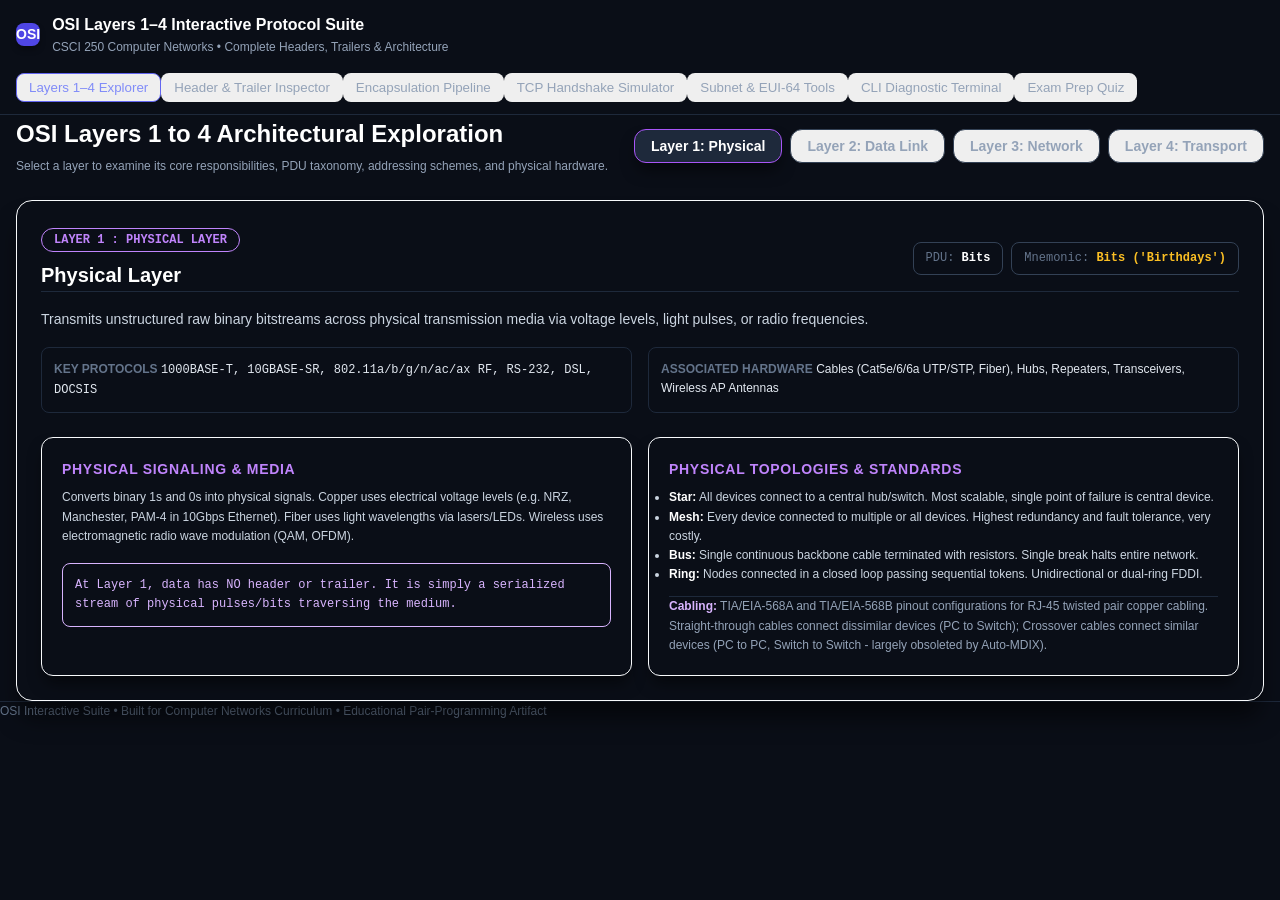
==== index.html @ 615e767c "feat: initial interactive OSI layers 1-4 protocol suite" ====
<!DOCTYPE html>
<html lang="en">
<head>
  <meta charset="UTF-8">
  <meta name="viewport" content="width=device-width, initial-scale=1.0">
  <title>OSI Layers 1–4 Deep-Dive & Interactive Protocol Suite</title>
  <link rel="stylesheet" href="styles.css">
</head>
<body>
  <!-- Top App Navigation -->
  <header class="border-b border-slate-800 bg-slate-950/80 sticky top-0 z-50 backdrop-blur">
    <div class="max-w-7xl mx-auto px-4 py-3 flex flex-wrap items-center justify-between gap-4">
      <div class="flex items-center gap-3">
        <div class="w-8 h-8 rounded-lg bg-indigo-600 flex items-center justify-center font-bold text-white shadow-md text-sm">
          OSI
        </div>
        <div>
          <h1 class="text-base font-bold text-white tracking-tight">OSI Layers 1–4 Interactive Protocol Suite</h1>
          <p class="text-xs text-slate-400">CSCI 250 Computer Networks • Complete Headers, Trailers & Architecture</p>
        </div>
      </div>

      <!-- Navigation Tabs -->
      <nav class="flex flex-wrap items-center gap-1.5 text-xs font-semibold">
        <button class="nav-tab-btn active px-3 py-1.5 rounded-lg border border-indigo-500 bg-slate-800/80 text-indigo-400 transition" data-target="view-layers">
          Layers 1–4 Explorer
        </button>
        <button class="nav-tab-btn px-3 py-1.5 rounded-lg border border-transparent text-slate-400 hover:text-slate-200 transition" data-target="view-headers">
          Header & Trailer Inspector
        </button>
        <button class="nav-tab-btn px-3 py-1.5 rounded-lg border border-transparent text-slate-400 hover:text-slate-200 transition" data-target="view-encapsulation">
          Encapsulation Pipeline
        </button>
        <button class="nav-tab-btn px-3 py-1.5 rounded-lg border border-transparent text-slate-400 hover:text-slate-200 transition" data-target="view-handshake">
          TCP Handshake Simulator
        </button>
        <button class="nav-tab-btn px-3 py-1.5 rounded-lg border border-transparent text-slate-400 hover:text-slate-200 transition" data-target="view-tools">
          Subnet & EUI-64 Tools
        </button>
        <button class="nav-tab-btn px-3 py-1.5 rounded-lg border border-transparent text-slate-400 hover:text-slate-200 transition" data-target="view-terminal">
          CLI Diagnostic Terminal
        </button>
        <button class="nav-tab-btn px-3 py-1.5 rounded-lg border border-transparent text-slate-400 hover:text-slate-200 transition" data-target="view-quiz">
          Exam Prep Quiz
        </button>
      </nav>
    </div>
  </header>

  <!-- Main Container -->
  <main class="max-w-7xl mx-auto px-4 py-8">

    <!-- VIEW 1: Layers 1-4 Explorer -->
    <section id="view-layers" class="view-section">
      <div class="mb-6 flex flex-wrap items-center justify-between gap-4">
        <div>
          <h2 class="text-2xl font-bold text-white">OSI Layers 1 to 4 Architectural Exploration</h2>
          <p class="text-xs text-slate-400 mt-1">Select a layer to examine its core responsibilities, PDU taxonomy, addressing schemes, and physical hardware.</p>
        </div>
        <div class="flex flex-wrap gap-2" id="layer-selector-pills">
          <button class="layer-pill" data-layer="1">Layer 1: Physical</button>
          <button class="layer-pill" data-layer="2">Layer 2: Data Link</button>
          <button class="layer-pill" data-layer="3">Layer 3: Network</button>
          <button class="layer-pill" data-layer="4">Layer 4: Transport</button>
        </div>
      </div>

      <div id="layer-detail-container">
        <!-- Rendered dynamically by app.js -->
      </div>
    </section>

    <!-- VIEW 2: Header & Trailer Bit-Field Inspector -->
    <section id="view-headers" class="view-section hidden">
      <div class="mb-6 flex flex-wrap items-center justify-between gap-4">
        <div>
          <h2 class="text-2xl font-bold text-white">Bit-by-Bit Header & Trailer Inspector</h2>
          <p class="text-xs text-slate-400 mt-1">Click on any field to view exact bit offsets, typical values, binary breakdowns, and functional mechanics.</p>
        </div>
        <div class="flex flex-wrap gap-2">
          <button class="proto-btn" data-proto="ethernet">Ethernet II Frame (with FCS Trailer)</button>
          <button class="proto-btn" data-proto="ipv4">IPv4 Header</button>
          <button class="proto-btn" data-proto="ipv6">IPv6 Header</button>
          <button class="proto-btn" data-proto="tcp">TCP Segment Header</button>
          <button class="proto-btn" data-proto="udp">UDP Datagram Header</button>
        </div>
      </div>

      <div class="mb-4">
        <h3 id="header-spec-title" class="text-lg font-bold text-white"></h3>
        <p id="header-spec-desc" class="text-xs text-slate-400 mt-0.5"></p>
      </div>

      <div id="trailer-special-notice" class="mb-5 hidden"></div>

      <div class="grid grid-cols-1 md:grid-cols-3 gap-6">
        <div class="md:col-span-2">
          <div class="text-xs font-mono uppercase text-slate-400 font-bold mb-2">Protocol Fields (Click to Inspect)</div>
          <div id="header-grid-container" class="grid grid-cols-2 md:grid-cols-3 gap-2.5">
            <!-- Dynamically populated -->
          </div>
        </div>

        <div>
          <div class="text-xs font-mono uppercase text-slate-400 font-bold mb-2">Field Inspector Details</div>
          <div id="field-detail-panel">
            <!-- Dynamically populated -->
          </div>
        </div>
      </div>
    </section>

    <!-- VIEW 3: Encapsulation & Decapsulation Pipeline -->
    <section id="view-encapsulation" class="view-section hidden">
      <div class="mb-6">
        <h2 class="text-2xl font-bold text-white">Interactive Encapsulation & Decapsulation Lab</h2>
        <p class="text-xs text-slate-400 mt-1">Watch application data get wrapped layer-by-layer with Transport, Network, and Data Link headers plus the FCS Trailer, then serialized to raw bits.</p>
      </div>

      <!-- Controls Panel -->
      <div class="bg-slate-900 border border-slate-800 rounded-2xl p-5 mb-6 shadow-xl">
        <div class="grid grid-cols-1 md:grid-cols-3 gap-4 text-xs font-mono">
          <div>
            <label class="block text-slate-400 mb-1 font-sans font-semibold">Application Payload (L7 SDU)</label>
            <input type="text" id="sim-payload-input" value="GET /index.html HTTP/1.1" class="w-full bg-slate-950 border border-slate-700 rounded-lg px-3 py-2 text-white outline-none focus:border-indigo-500">
          </div>
          <div>
            <label class="block text-slate-400 mb-1 font-sans font-semibold">Layer 4 Protocol</label>
            <select id="sim-l4-select" class="w-full bg-slate-950 border border-slate-700 rounded-lg px-3 py-2 text-white outline-none focus:border-indigo-500">
              <option value="TCP">TCP (Connection-Oriented Segment)</option>
              <option value="UDP">UDP (Connectionless Datagram)</option>
            </select>
          </div>
          <div>
            <label class="block text-slate-400 mb-1 font-sans font-semibold">Layer 3 Protocol</label>
            <select id="sim-l3-select" class="w-full bg-slate-950 border border-slate-700 rounded-lg px-3 py-2 text-white outline-none focus:border-indigo-500">
              <option value="IPv4">IPv4 (32-bit Address)</option>
              <option value="IPv6">IPv6 (128-bit Address)</option>
            </select>
          </div>
        </div>

        <div class="flex flex-wrap items-center justify-between gap-3 mt-5 pt-4 border-t border-slate-800">
          <div class="flex items-center gap-2">
            <button id="sim-prev-btn" class="px-3.5 py-1.5 rounded-lg bg-slate-800 hover:bg-slate-700 text-xs font-semibold text-white transition">◀ Prev</button>
            <button id="sim-next-btn" class="px-3.5 py-1.5 rounded-lg bg-indigo-600 hover:bg-indigo-500 text-xs font-semibold text-white transition">Next Step ▶</button>
            <button id="sim-play-btn" class="px-3.5 py-1.5 rounded-lg bg-slate-800 hover:bg-slate-700 text-xs font-semibold text-amber-400 transition">▶ Auto Play</button>
            <button id="sim-reset-btn" class="px-3.5 py-1.5 rounded-lg bg-slate-800 hover:bg-slate-700 text-xs font-semibold text-slate-400 transition">↺ Reset</button>
          </div>

          <div class="flex items-center gap-2">
            <span id="sim-step-badge" class="text-xs font-mono text-slate-400"></span>
            <span id="sim-pdu-badge"></span>
          </div>
        </div>
      </div>

      <!-- Stage Container -->
      <div id="sim-stage-container" class="mb-5">
        <!-- Live Visual Stage -->
      </div>

      <!-- Explanation Box -->
      <div class="bg-slate-900/60 border border-slate-800 rounded-xl p-4 text-xs text-slate-300">
        <strong class="text-white block mb-1">Encapsulation Analysis:</strong>
        <div id="sim-explanation-text"></div>
      </div>
    </section>

    <!-- VIEW 4: TCP Handshake Simulator -->
    <section id="view-handshake" class="view-section hidden">
      <div class="mb-6">
        <h2 class="text-2xl font-bold text-white">TCP 3-Way Handshake & Teardown State Machine</h2>
        <p class="text-xs text-slate-400 mt-1">Visualize sequence and acknowledgment numbers, control flag transitions (SYN, ACK, FIN), and socket state progression.</p>
      </div>

      <div class="bg-slate-900 border border-slate-800 rounded-2xl p-6 shadow-xl mb-6">
        <div class="grid grid-cols-1 md:grid-cols-3 gap-6 items-center">
          <!-- Client Card -->
          <div class="bg-slate-950 p-5 rounded-xl border border-amber-500/40 text-center">
            <span class="text-xs uppercase font-bold text-amber-400 tracking-wider">Client Host</span>
            <div class="text-sm font-mono text-white mt-1">192.168.1.105 : 52144</div>
            <div class="mt-3 py-1.5 px-3 bg-amber-500/10 border border-amber-500/30 rounded-lg text-xs font-mono text-amber-300">
              State: <strong id="hs-client-state">CLOSED</strong>
            </div>
          </div>

          <!-- Middle Flight Stage -->
          <div class="text-center" id="hs-packet-flight">
            <!-- Flying packet rendered dynamically -->
          </div>

          <!-- Server Card -->
          <div class="bg-slate-950 p-5 rounded-xl border border-sky-500/40 text-center">
            <span class="text-xs uppercase font-bold text-sky-400 tracking-wider">Server Host</span>
            <div class="text-sm font-mono text-white mt-1">93.184.216.34 : 80</div>
            <div class="mt-3 py-1.5 px-3 bg-sky-500/10 border border-sky-500/30 rounded-lg text-xs font-mono text-sky-300">
              State: <strong id="hs-server-state">LISTEN</strong>
            </div>
          </div>
        </div>

        <div class="flex items-center justify-between gap-4 mt-6 pt-4 border-t border-slate-800">
          <div class="flex items-center gap-2">
            <button id="hs-next-btn" class="px-4 py-2 bg-indigo-600 hover:bg-indigo-500 text-white rounded-lg text-xs font-semibold transition">
              Step Connection Forward ▶
            </button>
            <button id="hs-reset-btn" class="px-4 py-2 bg-slate-800 hover:bg-slate-700 text-slate-300 rounded-lg text-xs font-semibold transition">
              Reset Socket
            </button>
          </div>
          <div id="hs-status-text" class="text-xs text-slate-300 font-mono flex-1 text-right truncate"></div>
        </div>
      </div>
    </section>

    <!-- VIEW 5: Subnet & EUI-64 Tools -->
    <section id="view-tools" class="view-section hidden">
      <div class="mb-6">
        <h2 class="text-2xl font-bold text-white">Network Addressing & Subnet Toolkit</h2>
        <p class="text-xs text-slate-400 mt-1">Interactive calculators for classful IPv4, CIDR block boundaries, and IPv6 EUI-64 MAC-to-Link-Local transformations.</p>
      </div>

      <div class="grid grid-cols-1 md:grid-cols-2 gap-6">
        <!-- Tool 1: Subnet Calculator -->
        <div class="bg-slate-900 border border-slate-800 rounded-2xl p-5 shadow-xl">
          <h3 class="text-base font-bold text-sky-400 mb-3">IPv4 Subnet & Class Calculator</h3>
          <div class="grid grid-cols-3 gap-2 mb-4">
            <div class="col-span-2">
              <label class="block text-[11px] text-slate-400 mb-1">IP Address</label>
              <input type="text" id="calc-ip-input" value="192.168.1.100" class="w-full bg-slate-950 border border-slate-700 rounded-lg px-3 py-2 text-xs font-mono text-white outline-none focus:border-sky-500">
            </div>
            <div>
              <label class="block text-[11px] text-slate-400 mb-1">CIDR (/)</label>
              <input type="number" id="calc-cidr-input" value="24" min="0" max="32" class="w-full bg-slate-950 border border-slate-700 rounded-lg px-3 py-2 text-xs font-mono text-white outline-none focus:border-sky-500">
            </div>
          </div>
          <button id="calc-submit-btn" class="w-full py-2 bg-sky-600 hover:bg-sky-500 text-white rounded-lg text-xs font-semibold transition mb-4">
            Calculate Subnet Details
          </button>
          <div id="calc-result-container">
            <!-- Results rendered here -->
          </div>
        </div>

        <!-- Tool 2: EUI-64 Generator -->
        <div class="bg-slate-900 border border-slate-800 rounded-2xl p-5 shadow-xl">
          <h3 class="text-base font-bold text-emerald-400 mb-3">IPv6 EUI-64 Autoconfiguration Engine</h3>
          <div class="mb-4">
            <label class="block text-[11px] text-slate-400 mb-1">48-Bit MAC Address</label>
            <input type="text" id="eui-mac-input" value="00:1A:2B:3C:4D:5E" class="w-full bg-slate-950 border border-slate-700 rounded-lg px-3 py-2 text-xs font-mono text-white outline-none focus:border-emerald-500">
          </div>
          <button id="eui-submit-btn" class="w-full py-2 bg-emerald-600 hover:bg-emerald-500 text-white rounded-lg text-xs font-semibold transition mb-4">
            Generate EUI-64 Link-Local IPv6
          </button>
          <div id="eui-result-container">
            <!-- Results rendered here -->
          </div>
        </div>
      </div>
    </section>

    <!-- VIEW 6: CLI Diagnostic Terminal -->
    <section id="view-terminal" class="view-section hidden">
      <div class="mb-4">
        <h2 class="text-2xl font-bold text-white">CSCI 250 CLI Network Diagnostics Terminal</h2>
        <p class="text-xs text-slate-400 mt-1">Simulates standard Linux and Windows command-line network diagnostic tools directly in your browser.</p>
      </div>

      <div class="terminal-window">
        <div class="terminal-header">
          <div class="terminal-dots">
            <div class="dot dot-red"></div>
            <div class="dot dot-yellow"></div>
            <div class="dot dot-green"></div>
          </div>
          <div class="text-xs font-mono text-slate-400">bash — student@csci250-lab:~</div>
          <div class="text-xs font-mono text-slate-500">Arch Linux / x86_64</div>
        </div>
        <div class="terminal-body" id="terminal-output">
          <!-- Terminal output lines append here -->
        </div>
        <div class="terminal-input-row">
          <span class="text-xs font-mono text-emerald-400 font-bold">student@csci250-lab:~$</span>
          <input type="text" id="terminal-input" placeholder="Type 'help' or commands (ping, ifconfig, ip a, ipconfig, nslookup, dig, arp -a, ss)..." autofocus>
        </div>
      </div>
    </section>

    <!-- VIEW 7: Exam Prep Quiz -->
    <section id="view-quiz" class="view-section hidden">
      <div class="mb-6">
        <h2 class="text-2xl font-bold text-white">CSCI 250 Exam Prep Assessment</h2>
        <p class="text-xs text-slate-400 mt-1">Review questions curated directly from the CSCI 250 Exam Review, PDU Encapsulation Guide, and Chapter 3 homework assignments.</p>
      </div>

      <div id="quiz-container" class="max-w-3xl mx-auto">
        <!-- Rendered dynamically -->
      </div>
    </section>

  </main>

  <footer class="border-t border-slate-800 py-6 text-center text-xs text-slate-500 mt-12">
    OSI Interactive Suite • Built for Computer Networks Curriculum • Educational Pair-Programming Artifact
  </footer>

  <!-- Scripts -->
  <script src="headers-data.js"></script>
  <script src="quiz-data.js"></script>
  <script src="simulator.js"></script>
  <script src="tools.js"></script>
  <script src="app.js"></script>
</body>
</html>
---- styles.css ----
/* OSI Interactive Suite - Modern Dark Theme Stylesheet */

:root {
  --bg-dark: #0a0e17;
  --bg-card: #111827;
  --bg-surface: #1e293b;
  --border-subtle: #334155;
  --text-primary: #f8fafc;
  --text-secondary: #94a3b8;
  --l4-color: #f59e0b;
  --l3-color: #38bdf8;
  --l2-color: #34d399;
  --l1-color: #c084fc;
}

* {
  box-sizing: border-box;
  margin: 0;
  padding: 0;
}

body {
  font-family: -apple-system, BlinkMacSystemFont, "Segoe UI", Roboto, "Helvetica Neue", Arial, sans-serif;
  background-color: var(--bg-dark);
  color: var(--text-primary);
  line-height: 1.6;
  min-height: 100vh;
}

/* Animations */
@keyframes fadeIn {
  from { opacity: 0; transform: translateY(6px); }
  to { opacity: 1; transform: translateY(0); }
}

.animate-fade-in {
  animation: fadeIn 0.25s ease-out forwards;
}

/* Tailwind-style Utility Emulation */
.flex { display: flex; }
.flex-col { flex-direction: column; }
.flex-wrap { flex-wrap: wrap; }
.items-center { align-items: center; }
.justify-between { justify-content: space-between; }
.justify-center { justify-content: center; }
.justify-end { justify-content: flex-end; }
.flex-1 { flex: 1; }

.grid { display: grid; }
.grid-cols-1 { grid-template-columns: repeat(1, minmax(0, 1fr)); }
.grid-cols-2 { grid-template-columns: repeat(2, minmax(0, 1fr)); }
.grid-cols-4 { grid-template-columns: repeat(4, minmax(0, 1fr)); }

@media (min-width: 768px) {
  .md\:grid-cols-2 { grid-template-columns: repeat(2, minmax(0, 1fr)); }
  .md\:grid-cols-3 { grid-template-columns: repeat(3, minmax(0, 1fr)); }
  .md\:grid-cols-4 { grid-template-columns: repeat(4, minmax(0, 1fr)); }
  .md\:flex-row { flex-direction: row; }
}

.gap-1 { gap: 0.25rem; }
.gap-2 { gap: 0.5rem; }
.gap-3 { gap: 0.75rem; }
.gap-4 { gap: 1rem; }
.gap-6 { gap: 1.5rem; }

.p-1 { padding: 0.25rem; }
.p-2 { padding: 0.5rem; }
.p-2\.5 { padding: 0.625rem; }
.p-3 { padding: 0.75rem; }
.p-4 { padding: 1rem; }
.p-5 { padding: 1.25rem; }
.p-6 { padding: 1.5rem; }
.p-8 { padding: 2rem; }
.px-3 { padding-left: 0.75rem; padding-right: 0.75rem; }
.px-4 { padding-left: 1rem; padding-right: 1rem; }
.px-5 { padding-left: 1.25rem; padding-right: 1.25rem; }
.py-1 { padding-top: 0.25rem; padding-bottom: 0.25rem; }
.py-1\.5 { padding-top: 0.375rem; padding-bottom: 0.375rem; }
.py-2 { padding-top: 0.5rem; padding-bottom: 0.5rem; }
.py-2\.5 { padding-top: 0.625rem; padding-bottom: 0.625rem; }
.py-3 { padding-top: 0.75rem; padding-bottom: 0.75rem; }

.m-0 { margin: 0; }
.mb-1 { margin-bottom: 0.25rem; }
.mb-2 { margin-bottom: 0.5rem; }
.mb-3 { margin-bottom: 0.75rem; }
.mb-4 { margin-bottom: 1rem; }
.mb-6 { margin-bottom: 1.5rem; }
.mt-1 { margin-top: 0.25rem; }
.mt-2 { margin-top: 0.5rem; }
.mt-3 { margin-top: 0.75rem; }
.mt-4 { margin-top: 1rem; }
.mt-5 { margin-top: 1.25rem; }
.mt-6 { margin-top: 1.5rem; }
.mr-2 { margin-right: 0.5rem; }

.rounded { border-radius: 0.25rem; }
.rounded-md { border-radius: 0.375rem; }
.rounded-lg { border-radius: 0.5rem; }
.rounded-xl { border-radius: 0.75rem; }
.rounded-2xl { border-radius: 1rem; }
.rounded-full { border-radius: 9999px; }

.border { border-width: 1px; border-style: solid; }
.border-2 { border-width: 2px; border-style: solid; }
.border-b { border-bottom-width: 1px; border-bottom-style: solid; }
.border-t { border-top-width: 1px; border-top-style: solid; }
.border-transparent { border-color: transparent; }
.border-slate-700 { border-color: #334155; }
.border-slate-800 { border-color: #1e293b; }
.border-indigo-500 { border-color: #6366f1; }
.border-emerald-400 { border-color: #34d399; }
.border-emerald-500 { border-color: #10b981; }
.border-rose-500 { border-color: #f43f5e; }
.border-purple-500 { border-color: #a855f7; }
.border-sky-500 { border-color: #0ea5e9; }
.border-amber-500 { border-color: #f59e0b; }

.bg-slate-800 { background-color: #1e293b; }
.bg-slate-900 { background-color: #0f172a; }
.bg-slate-950 { background-color: #020617; }
.bg-indigo-600 { background-color: #4f46e5; }
.bg-indigo-500 { background-color: #6366f1; }
.bg-emerald-950 { background-color: #022c22; }
.bg-rose-950 { background-color: #4c0519; }
.bg-amber-950 { background-color: #451a03; }
.bg-sky-950 { background-color: #082f49; }
.bg-purple-950 { background-color: #3b0764; }
.bg-black { background-color: #000000; }

.text-white { color: #ffffff; }
.text-slate-200 { color: #e2e8f0; }
.text-slate-300 { color: #cbd5e1; }
.text-slate-400 { color: #94a3b8; }
.text-slate-500 { color: #64748b; }
.text-indigo-300 { color: #a5b4fc; }
.text-indigo-400 { color: #818cf8; }
.text-emerald-200 { color: #a7f3d0; }
.text-emerald-300 { color: #6ee7b7; }
.text-emerald-400 { color: #34d399; }
.text-sky-200 { color: #bae6fd; }
.text-sky-300 { color: #7dd3fc; }
.text-sky-400 { color: #38bdf8; }
.text-amber-200 { color: #fde68a; }
.text-amber-300 { color: #fcd34d; }
.text-amber-400 { color: #fbbf24; }
.text-rose-200 { color: #fecdd3; }
.text-rose-300 { color: #fda4af; }
.text-rose-400 { color: #fb7185; }
.text-purple-200 { color: #e9d5ff; }
.text-purple-300 { color: #d8b4fe; }
.text-purple-400 { color: #c084fc; }
.text-teal-300 { color: #5eead4; }
.text-teal-400 { color: #2dd4bf; }
.text-red-300 { color: #fca5a5; }
.text-red-400 { color: #f87171; }

.font-mono { font-family: ui-monospace, SFMono-Regular, Menlo, Monaco, Consolas, "Liberation Mono", monospace; }
.font-sans { font-family: -apple-system, BlinkMacSystemFont, "Segoe UI", Roboto, sans-serif; }
.font-semibold { font-weight: 600; }
.font-bold { font-weight: 700; }

.text-\[10px\] { font-size: 10px; }
.text-\[11px\] { font-size: 11px; }
.text-xs { font-size: 0.75rem; }
.text-sm { font-size: 0.875rem; }
.text-base { font-size: 1rem; }
.text-lg { font-size: 1.125rem; }
.text-xl { font-size: 1.25rem; }
.text-2xl { font-size: 1.5rem; }
.text-3xl { font-size: 1.875rem; }
.text-4xl { font-size: 2.25rem; }

.uppercase { text-transform: uppercase; }
.tracking-wider { letter-spacing: 0.05em; }
.tracking-widest { letter-spacing: 0.1em; }
.leading-tight { line-height: 1.25; }
.leading-relaxed { line-height: 1.625; }
.truncate { overflow: hidden; text-overflow: ellipsis; white-space: nowrap; }
.break-all { word-break: break-all; }
.w-full { width: 100%; }
.max-w-xl { max-width: 36rem; }
.max-w-2xl { max-width: 42rem; }
.max-w-3xl { max-width: 48rem; }
.max-w-4xl { max-width: 56rem; }
.max-w-6xl { max-width: 72rem; }
.max-w-7xl { max-width: 80rem; }
.mx-auto { margin-left: auto; margin-right: auto; }
.hidden { display: none !important; }
.cursor-pointer { cursor: pointer; }
.shadow-md { box-shadow: 0 4px 6px -1px rgba(0, 0, 0, 0.4); }
.shadow-lg { box-shadow: 0 10px 15px -3px rgba(0, 0, 0, 0.5); }
.shadow-xl { box-shadow: 0 20px 25px -5px rgba(0, 0, 0, 0.6); }

/* Interactive Terminal Styling */
.terminal-window {
  background-color: #050811;
  border: 1px solid #1e293b;
  border-radius: 0.75rem;
  box-shadow: 0 20px 25px -5px rgba(0, 0, 0, 0.7), 0 8px 10px -6px rgba(0, 0, 0, 0.7);
  overflow: hidden;
}

.terminal-header {
  background: #0f172a;
  border-bottom: 1px solid #1e293b;
  padding: 0.5rem 1rem;
  display: flex;
  align-items: center;
  justify-content: space-between;
}

.terminal-dots {
  display: flex;
  gap: 0.375rem;
}

.dot {
  width: 0.75rem;
  height: 0.75rem;
  border-radius: 9999px;
}
.dot-red { background: #ef4444; }
.dot-yellow { background: #f59e0b; }
.dot-green { background: #10b981; }

.terminal-body {
  height: 380px;
  overflow-y: auto;
  padding: 1rem;
  font-family: ui-monospace, SFMono-Regular, Menlo, Monaco, Consolas, monospace;
}

.terminal-input-row {
  display: flex;
  align-items: center;
  background: #090d1a;
  border-top: 1px solid #1e293b;
  padding: 0.5rem 1rem;
}

.terminal-input-row input {
  flex: 1;
  background: transparent;
  border: none;
  outline: none;
  color: #fff;
  font-family: ui-monospace, SFMono-Regular, Menlo, Monaco, Consolas, monospace;
  font-size: 0.75rem;
  margin-left: 0.5rem;
}

/* Layer Card Hover Transitions */
.layer-card-glow {
  transition: all 0.2s cubic-bezier(0.4, 0, 0.2, 1);
}
.layer-card-glow:hover {
  transform: translateY(-2px);
}
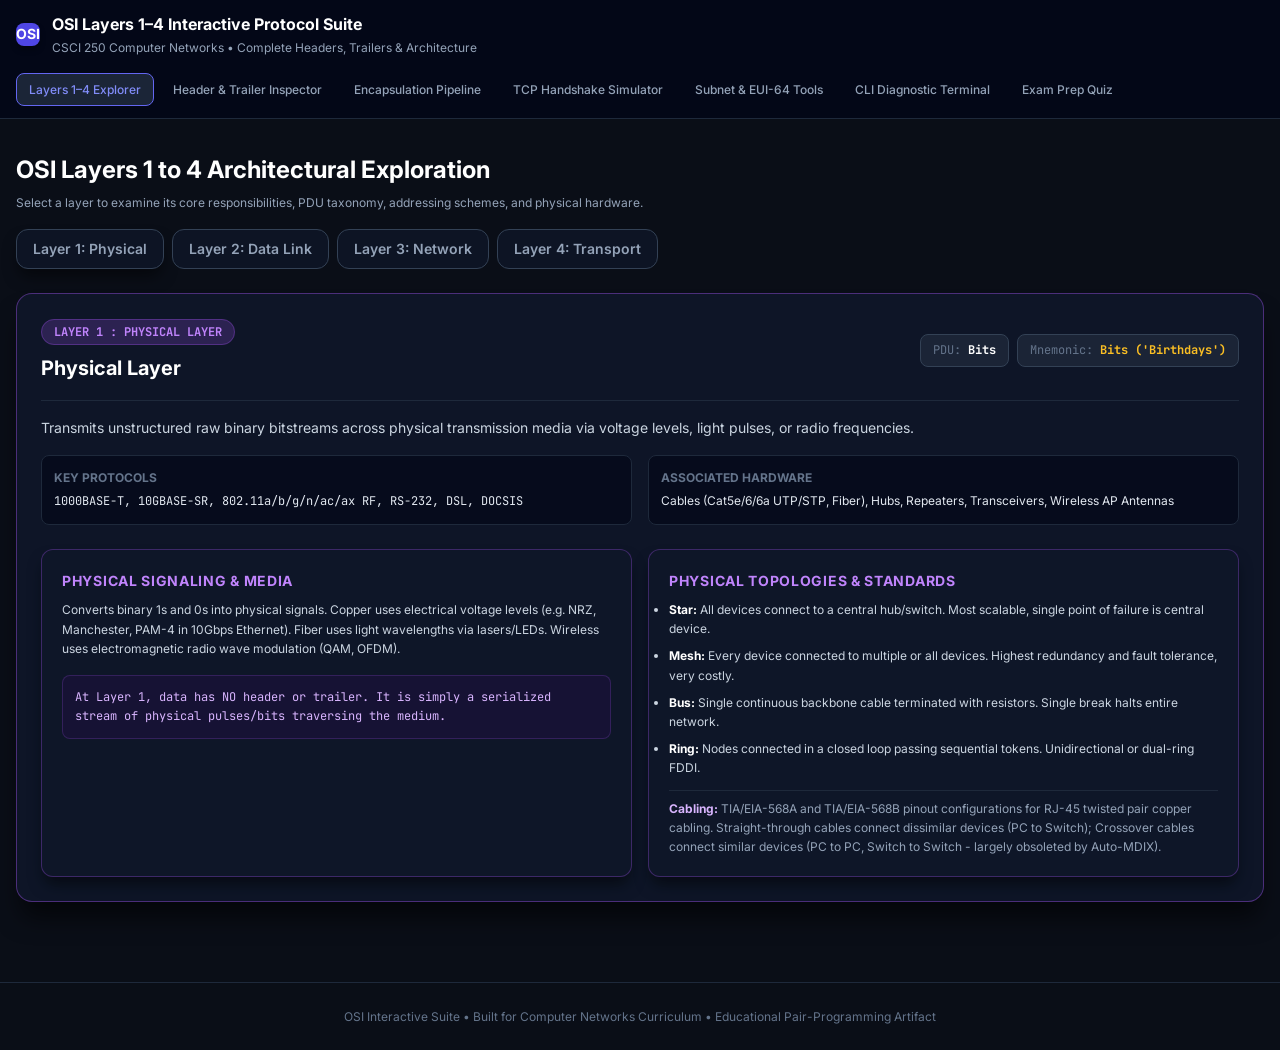
==== commit 653b7153: "fix(ui): eliminate truncation in TCP handshake description with full-width analysis box" ====
--- a/index.html
+++ b/index.html
@@ -81,6 +81,8 @@
           <button class="proto-btn" data-proto="ethernet">Ethernet II Frame (with FCS Trailer)</button>
           <button class="proto-btn" data-proto="ipv4">IPv4 Header</button>
           <button class="proto-btn" data-proto="ipv6">IPv6 Header</button>
+          <button class="proto-btn" data-proto="icmp">ICMP Packet</button>
+          <button class="proto-btn" data-proto="arp">ARP Message</button>
           <button class="proto-btn" data-proto="tcp">TCP Segment Header</button>
           <button class="proto-btn" data-proto="udp">UDP Datagram Header</button>
         </div>
@@ -200,7 +202,7 @@
           </div>
         </div>
 
-        <div class="flex items-center justify-between gap-4 mt-6 pt-4 border-t border-slate-800">
+        <div class="flex flex-wrap items-center justify-between gap-4 mt-6 pt-4 border-t border-slate-800">
           <div class="flex items-center gap-2">
             <button id="hs-next-btn" class="px-4 py-2 bg-indigo-600 hover:bg-indigo-500 text-white rounded-lg text-xs font-semibold transition">
               Step Connection Forward ▶
@@ -209,8 +211,17 @@
               Reset Socket
             </button>
           </div>
-          <div id="hs-status-text" class="text-xs text-slate-300 font-mono flex-1 text-right truncate"></div>
-        </div>
+          <span id="hs-step-badge" class="px-3 py-1 rounded-full text-xs font-mono font-semibold bg-indigo-500/10 border border-indigo-500/30 text-indigo-300"></span>
+        </div>
+      </div>
+
+      <!-- Dedicated Handshake Step Explanation Box -->
+      <div class="bg-slate-900/80 border border-slate-800 rounded-xl p-4 text-xs text-slate-300 shadow-md">
+        <div class="flex items-center gap-2 mb-2">
+          <span class="w-2 h-2 rounded-full bg-indigo-400"></span>
+          <strong class="text-white uppercase tracking-wider font-sans text-xs">Socket State & Protocol Analysis:</strong>
+        </div>
+        <div id="hs-status-text" class="leading-relaxed font-sans text-xs text-slate-200"></div>
       </div>
     </section>
 
--- a/styles.css
+++ b/styles.css
@@ -1,30 +1,69 @@
-/* OSI Interactive Suite - Modern Dark Theme Stylesheet */
+/* OSI Interactive Suite - Modern Charcoal & Cyber Dark Theme Stylesheet */
+@import url('https://fonts.googleapis.com/css2?family=JetBrains+Mono:wght@400;500;600;700&family=Inter:wght@400;500;600;700&display=swap');
 
 :root {
   --bg-dark: #0a0e17;
-  --bg-card: #111827;
+  --bg-card: #0f172a;
   --bg-surface: #1e293b;
   --border-subtle: #334155;
+  --border-dim: #1e293b;
   --text-primary: #f8fafc;
   --text-secondary: #94a3b8;
+  --text-muted: #64748b;
+
   --l4-color: #f59e0b;
   --l3-color: #38bdf8;
   --l2-color: #34d399;
   --l1-color: #c084fc;
-}
-
-* {
+  --brand-indigo: #6366f1;
+
+  --ring-color: #6366f1;
+}
+
+/* Universal Reset & Base Elements */
+*, *::before, *::after {
   box-sizing: border-box;
   margin: 0;
   padding: 0;
 }
 
 body {
-  font-family: -apple-system, BlinkMacSystemFont, "Segoe UI", Roboto, "Helvetica Neue", Arial, sans-serif;
+  font-family: 'Inter', -apple-system, BlinkMacSystemFont, "Segoe UI", Roboto, "Helvetica Neue", Arial, sans-serif;
   background-color: var(--bg-dark);
   color: var(--text-primary);
   line-height: 1.6;
   min-height: 100vh;
+  -webkit-font-smoothing: antialiased;
+}
+
+/* Base Form & Interactive Elements Reset */
+button {
+  background: transparent;
+  color: inherit;
+  border: none;
+  font: inherit;
+  cursor: pointer;
+  outline: none;
+  text-align: inherit;
+}
+
+input, select, textarea {
+  font: inherit;
+  color: inherit;
+  outline: none;
+}
+
+select {
+  appearance: none;
+  background-image: url("data:image/svg+xml;charset=UTF-8,%3csvg xmlns='http://www.w3.org/2000/svg' viewBox='0 0 24 24' fill='none' stroke='%2394a3b8' stroke-width='2' stroke-linecap='round' stroke-linejoin='round'%3e%3cpolyline points='6 9 12 15 18 9'%3e%3c/polyline%3e%3c/svg%3e");
+  background-repeat: no-repeat;
+  background-position: right 0.75rem center;
+  background-size: 1em;
+  padding-right: 2rem !important;
+}
+
+code, kbd, samp, pre {
+  font-family: 'JetBrains Mono', ui-monospace, SFMono-Regular, Menlo, Monaco, Consolas, monospace;
 }
 
 /* Animations */
@@ -34,14 +73,15 @@
 }
 
 .animate-fade-in {
-  animation: fadeIn 0.25s ease-out forwards;
-}
-
-/* Tailwind-style Utility Emulation */
+  animation: fadeIn 0.25s cubic-bezier(0.16, 1, 0.3, 1) forwards;
+}
+
+/* Flexbox & Grid Utilities */
 .flex { display: flex; }
 .flex-col { flex-direction: column; }
 .flex-wrap { flex-wrap: wrap; }
 .items-center { align-items: center; }
+.items-start { align-items: flex-start; }
 .justify-between { justify-content: space-between; }
 .justify-center { justify-content: center; }
 .justify-end { justify-content: flex-end; }
@@ -50,6 +90,7 @@
 .grid { display: grid; }
 .grid-cols-1 { grid-template-columns: repeat(1, minmax(0, 1fr)); }
 .grid-cols-2 { grid-template-columns: repeat(2, minmax(0, 1fr)); }
+.grid-cols-3 { grid-template-columns: repeat(3, minmax(0, 1fr)); }
 .grid-cols-4 { grid-template-columns: repeat(4, minmax(0, 1fr)); }
 
 @media (min-width: 768px) {
@@ -57,45 +98,100 @@
   .md\:grid-cols-3 { grid-template-columns: repeat(3, minmax(0, 1fr)); }
   .md\:grid-cols-4 { grid-template-columns: repeat(4, minmax(0, 1fr)); }
   .md\:flex-row { flex-direction: row; }
-}
-
+  .md\:col-span-2 { grid-column: span 2 / span 2; }
+}
+
+/* Gap */
 .gap-1 { gap: 0.25rem; }
+.gap-1\.5 { gap: 0.375rem; }
 .gap-2 { gap: 0.5rem; }
+.gap-2\.5 { gap: 0.625rem; }
 .gap-3 { gap: 0.75rem; }
 .gap-4 { gap: 1rem; }
 .gap-6 { gap: 1.5rem; }
-
-.p-1 { padding: 0.25rem; }
-.p-2 { padding: 0.5rem; }
-.p-2\.5 { padding: 0.625rem; }
-.p-3 { padding: 0.75rem; }
-.p-4 { padding: 1rem; }
-.p-5 { padding: 1.25rem; }
-.p-6 { padding: 1.5rem; }
-.p-8 { padding: 2rem; }
-.px-3 { padding-left: 0.75rem; padding-right: 0.75rem; }
-.px-4 { padding-left: 1rem; padding-right: 1rem; }
-.px-5 { padding-left: 1.25rem; padding-right: 1.25rem; }
-.py-1 { padding-top: 0.25rem; padding-bottom: 0.25rem; }
-.py-1\.5 { padding-top: 0.375rem; padding-bottom: 0.375rem; }
-.py-2 { padding-top: 0.5rem; padding-bottom: 0.5rem; }
-.py-2\.5 { padding-top: 0.625rem; padding-bottom: 0.625rem; }
-.py-3 { padding-top: 0.75rem; padding-bottom: 0.75rem; }
-
+.gap-8 { gap: 2rem; }
+
+/* Spacing: Margin */
 .m-0 { margin: 0; }
+.mb-0\.5 { margin-bottom: 0.125rem; }
 .mb-1 { margin-bottom: 0.25rem; }
 .mb-2 { margin-bottom: 0.5rem; }
 .mb-3 { margin-bottom: 0.75rem; }
 .mb-4 { margin-bottom: 1rem; }
+.mb-5 { margin-bottom: 1.25rem; }
 .mb-6 { margin-bottom: 1.5rem; }
+.mt-0\.5 { margin-top: 0.125rem; }
 .mt-1 { margin-top: 0.25rem; }
 .mt-2 { margin-top: 0.5rem; }
 .mt-3 { margin-top: 0.75rem; }
 .mt-4 { margin-top: 1rem; }
 .mt-5 { margin-top: 1.25rem; }
 .mt-6 { margin-top: 1.5rem; }
+.mt-8 { margin-top: 2rem; }
+.mt-12 { margin-top: 3rem; }
 .mr-2 { margin-right: 0.5rem; }
-
+.mr-3 { margin-right: 0.75rem; }
+.mx-auto { margin-left: auto; margin-right: auto; }
+
+/* Spacing: Padding */
+.p-1 { padding: 0.25rem; }
+.p-1\.5 { padding: 0.375rem; }
+.p-2 { padding: 0.5rem; }
+.p-2\.5 { padding: 0.625rem; }
+.p-3 { padding: 0.75rem; }
+.p-3\.5 { padding: 0.875rem; }
+.p-4 { padding: 1rem; }
+.p-5 { padding: 1.25rem; }
+.p-6 { padding: 1.5rem; }
+.p-8 { padding: 2rem; }
+.px-1\.5 { padding-left: 0.375rem; padding-right: 0.375rem; }
+.px-2 { padding-left: 0.5rem; padding-right: 0.5rem; }
+.px-2\.5 { padding-left: 0.625rem; padding-right: 0.625rem; }
+.px-3 { padding-left: 0.75rem; padding-right: 0.75rem; }
+.px-3\.5 { padding-left: 0.875rem; padding-right: 0.875rem; }
+.px-4 { padding-left: 1rem; padding-right: 1rem; }
+.px-5 { padding-left: 1.25rem; padding-right: 1.25rem; }
+.py-0\.5 { padding-top: 0.125rem; padding-bottom: 0.125rem; }
+.py-1 { padding-top: 0.25rem; padding-bottom: 0.25rem; }
+.py-1\.5 { padding-top: 0.375rem; padding-bottom: 0.375rem; }
+.py-2 { padding-top: 0.5rem; padding-bottom: 0.5rem; }
+.py-2\.5 { padding-top: 0.625rem; padding-bottom: 0.625rem; }
+.py-3 { padding-top: 0.75rem; padding-bottom: 0.75rem; }
+.py-6 { padding-top: 1.5rem; padding-bottom: 1.5rem; }
+.py-8 { padding-top: 2rem; padding-bottom: 2rem; }
+.pb-3 { padding-bottom: 0.75rem; }
+.pb-4 { padding-bottom: 1rem; }
+.pt-2 { padding-top: 0.5rem; }
+.pt-3 { padding-top: 0.75rem; }
+.pt-4 { padding-top: 1rem; }
+
+/* Space-y helpers */
+.space-y-1 > * + * { margin-top: 0.25rem; }
+.space-y-1\.5 > * + * { margin-top: 0.375rem; }
+.space-y-2 > * + * { margin-top: 0.5rem; }
+.space-y-3 > * + * { margin-top: 0.75rem; }
+
+/* Dimensions */
+.w-full { width: 100%; }
+.max-w-xl { max-width: 36rem; }
+.max-w-2xl { max-width: 42rem; }
+.max-w-3xl { max-width: 48rem; }
+.max-w-4xl { max-width: 56rem; }
+.max-w-6xl { max-width: 72rem; }
+.max-w-7xl { max-width: 80rem; }
+.col-span-2 { grid-column: span 2 / span 2; }
+
+/* Display & Visibility */
+.block { display: block; }
+.inline-block { display: inline-block; }
+.hidden { display: none !important; }
+.overflow-x-auto { overflow-x: auto; }
+.overflow-hidden { overflow: hidden; }
+.truncate { overflow: hidden; text-overflow: ellipsis; white-space: nowrap; }
+.break-all { word-break: break-all; }
+.cursor-pointer { cursor: pointer; }
+
+/* Border Radius */
 .rounded { border-radius: 0.25rem; }
 .rounded-md { border-radius: 0.375rem; }
 .rounded-lg { border-radius: 0.5rem; }
@@ -103,10 +199,14 @@
 .rounded-2xl { border-radius: 1rem; }
 .rounded-full { border-radius: 9999px; }
 
+/* Border Base */
 .border { border-width: 1px; border-style: solid; }
 .border-2 { border-width: 2px; border-style: solid; }
 .border-b { border-bottom-width: 1px; border-bottom-style: solid; }
 .border-t { border-top-width: 1px; border-top-style: solid; }
+.border-collapse { border-collapse: collapse; }
+
+/* Border Colors */
 .border-transparent { border-color: transparent; }
 .border-slate-700 { border-color: #334155; }
 .border-slate-800 { border-color: #1e293b; }
@@ -118,11 +218,34 @@
 .border-sky-500 { border-color: #0ea5e9; }
 .border-amber-500 { border-color: #f59e0b; }
 
+/* Border Opacity Variants */
+.border-purple-500\/20 { border-color: rgba(168, 85, 247, 0.2); }
+.border-purple-500\/30 { border-color: rgba(168, 85, 247, 0.3); }
+.border-purple-500\/40 { border-color: rgba(168, 85, 247, 0.4); }
+.border-emerald-500\/20 { border-color: rgba(16, 185, 129, 0.2); }
+.border-emerald-500\/30 { border-color: rgba(16, 185, 129, 0.3); }
+.border-emerald-500\/40 { border-color: rgba(16, 185, 129, 0.4); }
+.border-emerald-500\/70 { border-color: rgba(16, 185, 129, 0.7); }
+.border-sky-500\/20 { border-color: rgba(14, 165, 233, 0.2); }
+.border-sky-500\/30 { border-color: rgba(14, 165, 233, 0.3); }
+.border-sky-500\/40 { border-color: rgba(14, 165, 233, 0.4); }
+.border-amber-500\/20 { border-color: rgba(245, 158, 11, 0.2); }
+.border-amber-500\/30 { border-color: rgba(245, 158, 11, 0.3); }
+.border-amber-500\/40 { border-color: rgba(245, 158, 11, 0.4); }
+.border-indigo-500\/20 { border-color: rgba(99, 102, 241, 0.2); }
+.border-indigo-500\/30 { border-color: rgba(99, 102, 241, 0.3); }
+.border-indigo-500\/40 { border-color: rgba(99, 102, 241, 0.4); }
+.border-rose-500\/40 { border-color: rgba(244, 63, 94, 0.4); }
+.border-red-500\/40 { border-color: rgba(239, 68, 68, 0.4); }
+
+/* Background Colors */
 .bg-slate-800 { background-color: #1e293b; }
 .bg-slate-900 { background-color: #0f172a; }
 .bg-slate-950 { background-color: #020617; }
 .bg-indigo-600 { background-color: #4f46e5; }
 .bg-indigo-500 { background-color: #6366f1; }
+.bg-sky-600 { background-color: #0284c7; }
+.bg-emerald-600 { background-color: #059669; }
 .bg-emerald-950 { background-color: #022c22; }
 .bg-rose-950 { background-color: #4c0519; }
 .bg-amber-950 { background-color: #451a03; }
@@ -130,6 +253,76 @@
 .bg-purple-950 { background-color: #3b0764; }
 .bg-black { background-color: #000000; }
 
+/* Background Opacity Variants */
+.bg-slate-900\/60 { background-color: rgba(15, 23, 42, 0.6); }
+.bg-slate-900\/80 { background-color: rgba(15, 23, 42, 0.8); }
+.bg-slate-900\/90 { background-color: rgba(15, 23, 42, 0.9); }
+.bg-slate-800\/60 { background-color: rgba(30, 41, 59, 0.6); }
+.bg-slate-800\/80 { background-color: rgba(30, 41, 59, 0.8); }
+.bg-slate-950\/40 { background-color: rgba(2, 6, 23, 0.4); }
+.bg-slate-950\/60 { background-color: rgba(2, 6, 23, 0.6); }
+.bg-slate-950\/70 { background-color: rgba(2, 6, 23, 0.7); }
+.bg-slate-950\/80 { background-color: rgba(2, 6, 23, 0.8); }
+
+.bg-purple-950\/20 { background-color: rgba(59, 7, 100, 0.2); }
+.bg-purple-950\/40 { background-color: rgba(59, 7, 100, 0.4); }
+.bg-purple-500\/10 { background-color: rgba(168, 85, 247, 0.1); }
+.bg-purple-500\/20 { background-color: rgba(168, 85, 247, 0.2); }
+
+.bg-emerald-950\/20 { background-color: rgba(2, 44, 34, 0.2); }
+.bg-emerald-950\/30 { background-color: rgba(2, 44, 34, 0.3); }
+.bg-emerald-950\/40 { background-color: rgba(2, 44, 34, 0.4); }
+.bg-emerald-950\/50 { background-color: rgba(2, 44, 34, 0.5); }
+.bg-emerald-950\/80 { background-color: rgba(2, 44, 34, 0.8); }
+.bg-emerald-500\/10 { background-color: rgba(16, 185, 129, 0.1); }
+.bg-emerald-500\/20 { background-color: rgba(16, 185, 129, 0.2); }
+
+.bg-sky-950\/20 { background-color: rgba(8, 47, 73, 0.2); }
+.bg-sky-950\/40 { background-color: rgba(8, 47, 73, 0.4); }
+.bg-sky-500\/10 { background-color: rgba(14, 165, 233, 0.1); }
+.bg-sky-500\/20 { background-color: rgba(14, 165, 233, 0.2); }
+
+.bg-amber-950\/20 { background-color: rgba(69, 26, 3, 0.2); }
+.bg-amber-950\/40 { background-color: rgba(69, 26, 3, 0.4); }
+.bg-amber-500\/10 { background-color: rgba(245, 158, 11, 0.1); }
+.bg-amber-500\/20 { background-color: rgba(245, 158, 11, 0.2); }
+
+.bg-rose-950\/40 { background-color: rgba(76, 5, 25, 0.4); }
+.bg-rose-950\/50 { background-color: rgba(76, 5, 25, 0.5); }
+.bg-red-950\/60 { background-color: rgba(69, 10, 10, 0.6); }
+
+.bg-indigo-950\/40 { background-color: rgba(30, 27, 75, 0.4); }
+.bg-indigo-500\/10 { background-color: rgba(99, 102, 241, 0.1); }
+.bg-indigo-500\/20 { background-color: rgba(99, 102, 241, 0.2); }
+
+/* Typography */
+.font-mono { font-family: 'JetBrains Mono', ui-monospace, SFMono-Regular, Menlo, Monaco, Consolas, monospace; }
+.font-sans { font-family: 'Inter', -apple-system, BlinkMacSystemFont, "Segoe UI", Roboto, sans-serif; }
+.font-semibold { font-weight: 600; }
+.font-bold { font-weight: 700; }
+
+.text-\[10px\] { font-size: 10px; }
+.text-\[11px\] { font-size: 11px; }
+.text-xs { font-size: 0.75rem; }
+.text-sm { font-size: 0.875rem; }
+.text-base { font-size: 1rem; }
+.text-lg { font-size: 1.125rem; }
+.text-xl { font-size: 1.25rem; }
+.text-2xl { font-size: 1.5rem; }
+.text-3xl { font-size: 1.875rem; }
+.text-4xl { font-size: 2.25rem; }
+
+.text-left { text-align: left; }
+.text-center { text-align: center; }
+.text-right { text-align: right; }
+
+.uppercase { text-transform: uppercase; }
+.tracking-wider { letter-spacing: 0.05em; }
+.tracking-widest { letter-spacing: 0.1em; }
+.leading-tight { line-height: 1.25; }
+.leading-relaxed { line-height: 1.625; }
+
+/* Text Colors */
 .text-white { color: #ffffff; }
 .text-slate-200 { color: #e2e8f0; }
 .text-slate-300 { color: #cbd5e1; }
@@ -157,42 +350,136 @@
 .text-red-300 { color: #fca5a5; }
 .text-red-400 { color: #f87171; }
 
-.font-mono { font-family: ui-monospace, SFMono-Regular, Menlo, Monaco, Consolas, "Liberation Mono", monospace; }
-.font-sans { font-family: -apple-system, BlinkMacSystemFont, "Segoe UI", Roboto, sans-serif; }
-.font-semibold { font-weight: 600; }
-.font-bold { font-weight: 700; }
-
-.text-\[10px\] { font-size: 10px; }
-.text-\[11px\] { font-size: 11px; }
-.text-xs { font-size: 0.75rem; }
-.text-sm { font-size: 0.875rem; }
-.text-base { font-size: 1rem; }
-.text-lg { font-size: 1.125rem; }
-.text-xl { font-size: 1.25rem; }
-.text-2xl { font-size: 1.5rem; }
-.text-3xl { font-size: 1.875rem; }
-.text-4xl { font-size: 2.25rem; }
-
-.uppercase { text-transform: uppercase; }
-.tracking-wider { letter-spacing: 0.05em; }
-.tracking-widest { letter-spacing: 0.1em; }
-.leading-tight { line-height: 1.25; }
-.leading-relaxed { line-height: 1.625; }
-.truncate { overflow: hidden; text-overflow: ellipsis; white-space: nowrap; }
-.break-all { word-break: break-all; }
-.w-full { width: 100%; }
-.max-w-xl { max-width: 36rem; }
-.max-w-2xl { max-width: 42rem; }
-.max-w-3xl { max-width: 48rem; }
-.max-w-4xl { max-width: 56rem; }
-.max-w-6xl { max-width: 72rem; }
-.max-w-7xl { max-width: 80rem; }
-.mx-auto { margin-left: auto; margin-right: auto; }
-.hidden { display: none !important; }
-.cursor-pointer { cursor: pointer; }
+/* Hover utilities */
+.hover\:text-white:hover { color: #ffffff !important; }
+.hover\:text-slate-200:hover { color: #e2e8f0 !important; }
+.hover\:bg-slate-700:hover { background-color: #334155 !important; }
+.hover\:bg-slate-700\/80:hover { background-color: rgba(51, 65, 85, 0.8) !important; }
+.hover\:bg-slate-800\/60:hover { background-color: rgba(30, 41, 59, 0.6) !important; }
+.hover\:bg-indigo-500:hover { background-color: #6366f1 !important; }
+.hover\:bg-sky-500:hover { background-color: #0ea5e9 !important; }
+.hover\:bg-emerald-500:hover { background-color: #10b981 !important; }
+.hover\:border-indigo-500:hover { border-color: #6366f1 !important; }
+.hover\:border-indigo-400:hover { border-color: #818cf8 !important; }
+.hover\:border-emerald-300:hover { border-color: #6ee7b7 !important; }
+
+/* Focus utilities */
+.focus\:border-indigo-500:focus { border-color: #6366f1 !important; }
+.focus\:border-sky-500:focus { border-color: #0ea5e9 !important; }
+.focus\:border-emerald-500:focus { border-color: #10b981 !important; }
+
+/* Box Shadows & Rings */
 .shadow-md { box-shadow: 0 4px 6px -1px rgba(0, 0, 0, 0.4); }
 .shadow-lg { box-shadow: 0 10px 15px -3px rgba(0, 0, 0, 0.5); }
 .shadow-xl { box-shadow: 0 20px 25px -5px rgba(0, 0, 0, 0.6); }
+.shadow-2xl { box-shadow: 0 25px 50px -12px rgba(0, 0, 0, 0.8); }
+
+.ring-2 { box-shadow: 0 0 0 2px var(--ring-color, #6366f1) !important; }
+.ring-indigo-500 { --ring-color: #6366f1; }
+.ring-emerald-500\/30 { --ring-color: rgba(16, 185, 129, 0.4); }
+
+.transition { transition: all 0.2s cubic-bezier(0.16, 1, 0.3, 1); }
+.duration-150 { transition-duration: 150ms; }
+
+/* Dedicated Component Styles */
+
+/* 1. Header Navigation Pills */
+.nav-tab-btn {
+  display: inline-flex;
+  align-items: center;
+  justify-content: center;
+  padding: 0.375rem 0.75rem;
+  border-radius: 0.5rem;
+  font-size: 0.75rem;
+  font-weight: 500;
+  color: #94a3b8;
+  border: 1px solid transparent;
+  background-color: transparent;
+  transition: all 0.15s ease;
+  white-space: nowrap;
+}
+
+.nav-tab-btn:hover {
+  color: #f1f5f9;
+  background-color: rgba(30, 41, 59, 0.6);
+}
+
+.nav-tab-btn.active {
+  color: #818cf8;
+  background-color: rgba(30, 41, 59, 0.9);
+  border-color: #6366f1;
+}
+
+/* 2. Layer Explorer Pills */
+.layer-pill {
+  padding: 0.5rem 1rem;
+  border-radius: 0.75rem;
+  font-size: 0.875rem;
+  font-weight: 600;
+  transition: all 0.2s ease;
+  border: 1px solid #334155;
+  background-color: rgba(15, 23, 42, 0.7);
+  color: #94a3b8;
+  cursor: pointer;
+}
+
+.layer-pill:hover {
+  color: #ffffff;
+  border-color: #64748b;
+  background-color: rgba(30, 41, 59, 0.8);
+}
+
+/* 3. Protocol Selector Buttons */
+.proto-btn {
+  padding: 0.5rem 1rem;
+  border-radius: 0.75rem;
+  font-size: 0.875rem;
+  font-weight: 600;
+  transition: all 0.2s ease;
+  border: 1px solid #334155;
+  background-color: rgba(15, 23, 42, 0.7);
+  color: #94a3b8;
+  cursor: pointer;
+}
+
+.proto-btn:hover {
+  color: #ffffff;
+  border-color: #6366f1;
+  background-color: rgba(30, 41, 59, 0.8);
+}
+
+/* 4. Quiz Option Buttons */
+.quiz-option-btn {
+  width: 100%;
+  text-align: left;
+  padding: 0.875rem;
+  border-radius: 0.75rem;
+  border: 1px solid #1e293b;
+  background-color: rgba(2, 6, 23, 0.7);
+  color: #cbd5e1;
+  font-size: 0.75rem;
+  font-family: 'JetBrains Mono', monospace;
+  transition: all 0.2s ease;
+  display: flex;
+  align-items: center;
+  justify-content: space-between;
+  cursor: pointer;
+}
+
+.quiz-option-btn:hover {
+  border-color: #6366f1;
+  background-color: rgba(30, 41, 59, 0.6);
+  color: #ffffff;
+}
+
+/* 5. Header Bitfield Cards */
+.header-field-card {
+  transition: all 0.15s ease;
+  background-color: rgba(30, 41, 59, 0.8);
+}
+.header-field-card:hover {
+  transform: translateY(-1px);
+}
 
 /* Interactive Terminal Styling */
 .terminal-window {
@@ -230,7 +517,7 @@
   height: 380px;
   overflow-y: auto;
   padding: 1rem;
-  font-family: ui-monospace, SFMono-Regular, Menlo, Monaco, Consolas, monospace;
+  font-family: 'JetBrains Mono', ui-monospace, SFMono-Regular, Menlo, Monaco, Consolas, monospace;
 }
 
 .terminal-input-row {
@@ -247,15 +534,7 @@
   border: none;
   outline: none;
   color: #fff;
-  font-family: ui-monospace, SFMono-Regular, Menlo, Monaco, Consolas, monospace;
+  font-family: 'JetBrains Mono', ui-monospace, SFMono-Regular, Menlo, Monaco, Consolas, monospace;
   font-size: 0.75rem;
   margin-left: 0.5rem;
 }
-
-/* Layer Card Hover Transitions */
-.layer-card-glow {
-  transition: all 0.2s cubic-bezier(0.4, 0, 0.2, 1);
-}
-.layer-card-glow:hover {
-  transform: translateY(-2px);
-}
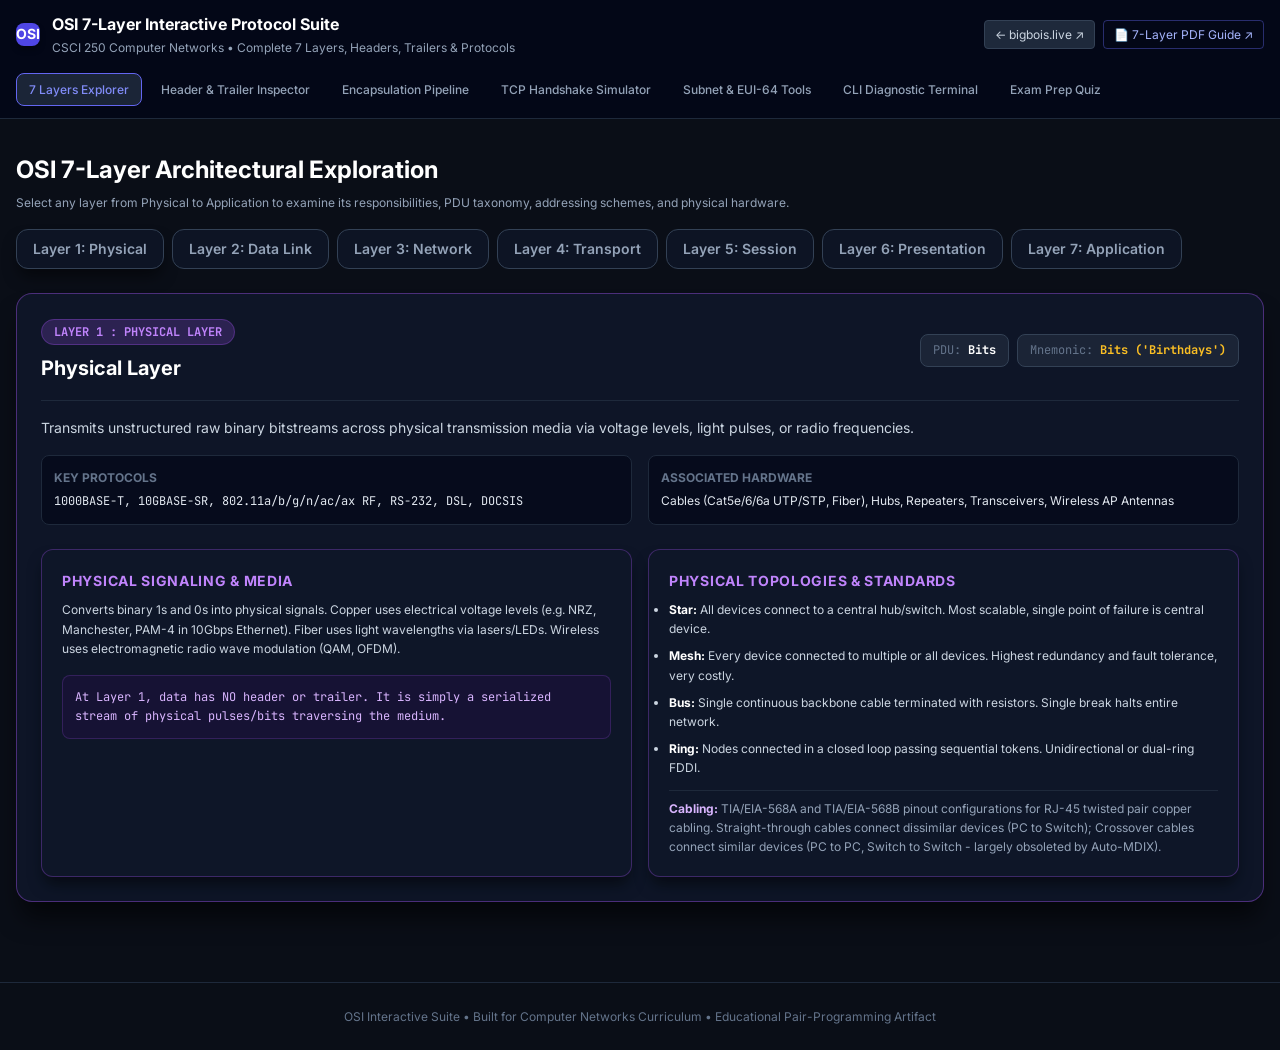
==== commit 791e3f0d: "feat: expand architecture suite to complete 7-layer OSI model" ====
--- a/index.html
+++ b/index.html
@@ -3,7 +3,7 @@
 <head>
   <meta charset="UTF-8">
   <meta name="viewport" content="width=device-width, initial-scale=1.0">
-  <title>OSI Layers 1–4 Deep-Dive & Interactive Protocol Suite</title>
+  <title>OSI 7-Layer Architecture & Interactive Protocol Suite</title>
   <link rel="stylesheet" href="styles.css">
 </head>
 <body>
@@ -15,15 +15,20 @@
           OSI
         </div>
         <div>
-          <h1 class="text-base font-bold text-white tracking-tight">OSI Layers 1–4 Interactive Protocol Suite</h1>
-          <p class="text-xs text-slate-400">CSCI 250 Computer Networks • Complete Headers, Trailers & Architecture</p>
-        </div>
+          <h1 class="text-base font-bold text-white tracking-tight">OSI 7-Layer Interactive Protocol Suite</h1>
+          <p class="text-xs text-slate-400">CSCI 250 Computer Networks • Complete 7 Layers, Headers, Trailers & Protocols</p>
+        </div>
+      </div>
+
+      <div class="flex items-center gap-2">
+        <a href="https://bigbois.live" target="_blank" rel="noopener noreferrer" class="px-2.5 py-1 rounded bg-slate-800 hover:bg-slate-700 text-slate-300 hover:text-white border border-slate-700 text-xs transition" style="text-decoration:none;">← bigbois.live ↗</a>
+        <a href="OSI_Complete_7_Layer_Guide.pdf" target="_blank" rel="noopener noreferrer" class="px-2.5 py-1 rounded bg-indigo-950/80 hover:bg-indigo-900 text-indigo-300 hover:text-white border border-indigo-500/40 text-xs transition" style="text-decoration:none;">📄 7-Layer PDF Guide ↗</a>
       </div>
 
       <!-- Navigation Tabs -->
       <nav class="flex flex-wrap items-center gap-1.5 text-xs font-semibold">
         <button class="nav-tab-btn active px-3 py-1.5 rounded-lg border border-indigo-500 bg-slate-800/80 text-indigo-400 transition" data-target="view-layers">
-          Layers 1–4 Explorer
+          7 Layers Explorer
         </button>
         <button class="nav-tab-btn px-3 py-1.5 rounded-lg border border-transparent text-slate-400 hover:text-slate-200 transition" data-target="view-headers">
           Header & Trailer Inspector
@@ -50,18 +55,21 @@
   <!-- Main Container -->
   <main class="max-w-7xl mx-auto px-4 py-8">
 
-    <!-- VIEW 1: Layers 1-4 Explorer -->
+    <!-- VIEW 1: 7 Layers Explorer -->
     <section id="view-layers" class="view-section">
       <div class="mb-6 flex flex-wrap items-center justify-between gap-4">
         <div>
-          <h2 class="text-2xl font-bold text-white">OSI Layers 1 to 4 Architectural Exploration</h2>
-          <p class="text-xs text-slate-400 mt-1">Select a layer to examine its core responsibilities, PDU taxonomy, addressing schemes, and physical hardware.</p>
+          <h2 class="text-2xl font-bold text-white">OSI 7-Layer Architectural Exploration</h2>
+          <p class="text-xs text-slate-400 mt-1">Select any layer from Physical to Application to examine its responsibilities, PDU taxonomy, addressing schemes, and physical hardware.</p>
         </div>
         <div class="flex flex-wrap gap-2" id="layer-selector-pills">
           <button class="layer-pill" data-layer="1">Layer 1: Physical</button>
           <button class="layer-pill" data-layer="2">Layer 2: Data Link</button>
           <button class="layer-pill" data-layer="3">Layer 3: Network</button>
           <button class="layer-pill" data-layer="4">Layer 4: Transport</button>
+          <button class="layer-pill" data-layer="5">Layer 5: Session</button>
+          <button class="layer-pill" data-layer="6">Layer 6: Presentation</button>
+          <button class="layer-pill" data-layer="7">Layer 7: Application</button>
         </div>
       </div>
 
@@ -75,16 +83,20 @@
       <div class="mb-6 flex flex-wrap items-center justify-between gap-4">
         <div>
           <h2 class="text-2xl font-bold text-white">Bit-by-Bit Header & Trailer Inspector</h2>
-          <p class="text-xs text-slate-400 mt-1">Click on any field to view exact bit offsets, typical values, binary breakdowns, and functional mechanics.</p>
+          <p class="text-xs text-slate-400 mt-1">Click on any field to view exact bit offsets, typical values, binary breakdowns, and functional mechanics across Layers 2–7.</p>
         </div>
         <div class="flex flex-wrap gap-2">
-          <button class="proto-btn" data-proto="ethernet">Ethernet II Frame (with FCS Trailer)</button>
-          <button class="proto-btn" data-proto="ipv4">IPv4 Header</button>
-          <button class="proto-btn" data-proto="ipv6">IPv6 Header</button>
-          <button class="proto-btn" data-proto="icmp">ICMP Packet</button>
-          <button class="proto-btn" data-proto="arp">ARP Message</button>
-          <button class="proto-btn" data-proto="tcp">TCP Segment Header</button>
-          <button class="proto-btn" data-proto="udp">UDP Datagram Header</button>
+          <button class="proto-btn" data-proto="ethernet">Ethernet II Frame (L2)</button>
+          <button class="proto-btn" data-proto="arp">ARP Message (L2/L3)</button>
+          <button class="proto-btn" data-proto="ipv4">IPv4 Header (L3)</button>
+          <button class="proto-btn" data-proto="ipv6">IPv6 Header (L3)</button>
+          <button class="proto-btn" data-proto="icmp">ICMP Packet (L3)</button>
+          <button class="proto-btn" data-proto="tcp">TCP Segment (L4)</button>
+          <button class="proto-btn" data-proto="udp">UDP Datagram (L4)</button>
+          <button class="proto-btn" data-proto="tls">TLS 1.3 Record (L6)</button>
+          <button class="proto-btn" data-proto="http2">HTTP/2 Frame (L7)</button>
+          <button class="proto-btn" data-proto="dns">DNS Message (L7)</button>
+          <button class="proto-btn" data-proto="dhcp">DHCP / BOOTP (L7)</button>
         </div>
       </div>
 
--- a/styles.css
+++ b/styles.css
@@ -217,6 +217,8 @@
 .border-purple-500 { border-color: #a855f7; }
 .border-sky-500 { border-color: #0ea5e9; }
 .border-amber-500 { border-color: #f59e0b; }
+.border-teal-400 { border-color: #2dd4bf; }
+.border-teal-500 { border-color: #14b8a6; }
 
 /* Border Opacity Variants */
 .border-purple-500\/20 { border-color: rgba(168, 85, 247, 0.2); }
@@ -235,7 +237,12 @@
 .border-indigo-500\/20 { border-color: rgba(99, 102, 241, 0.2); }
 .border-indigo-500\/30 { border-color: rgba(99, 102, 241, 0.3); }
 .border-indigo-500\/40 { border-color: rgba(99, 102, 241, 0.4); }
+.border-rose-500\/20 { border-color: rgba(244, 63, 94, 0.2); }
+.border-rose-500\/30 { border-color: rgba(244, 63, 94, 0.3); }
 .border-rose-500\/40 { border-color: rgba(244, 63, 94, 0.4); }
+.border-teal-500\/20 { border-color: rgba(20, 184, 166, 0.2); }
+.border-teal-500\/30 { border-color: rgba(20, 184, 166, 0.3); }
+.border-teal-500\/40 { border-color: rgba(20, 184, 166, 0.4); }
 .border-red-500\/40 { border-color: rgba(239, 68, 68, 0.4); }
 
 /* Background Colors */
@@ -285,12 +292,18 @@
 .bg-amber-950\/20 { background-color: rgba(69, 26, 3, 0.2); }
 .bg-amber-950\/40 { background-color: rgba(69, 26, 3, 0.4); }
 .bg-amber-500\/10 { background-color: rgba(245, 158, 11, 0.1); }
-.bg-amber-500\/20 { background-color: rgba(245, 158, 11, 0.2); }
-
+.bg-rose-950\/20 { background-color: rgba(76, 5, 25, 0.2); }
 .bg-rose-950\/40 { background-color: rgba(76, 5, 25, 0.4); }
 .bg-rose-950\/50 { background-color: rgba(76, 5, 25, 0.5); }
+.bg-rose-500\/10 { background-color: rgba(244, 63, 94, 0.1); }
+.bg-rose-500\/20 { background-color: rgba(244, 63, 94, 0.2); }
+.bg-teal-950\/20 { background-color: rgba(4, 47, 46, 0.2); }
+.bg-teal-950\/40 { background-color: rgba(4, 47, 46, 0.4); }
+.bg-teal-500\/10 { background-color: rgba(20, 184, 166, 0.1); }
+.bg-teal-500\/20 { background-color: rgba(20, 184, 166, 0.2); }
 .bg-red-950\/60 { background-color: rgba(69, 10, 10, 0.6); }
 
+.bg-indigo-950\/20 { background-color: rgba(30, 27, 75, 0.2); }
 .bg-indigo-950\/40 { background-color: rgba(30, 27, 75, 0.4); }
 .bg-indigo-500\/10 { background-color: rgba(99, 102, 241, 0.1); }
 .bg-indigo-500\/20 { background-color: rgba(99, 102, 241, 0.2); }
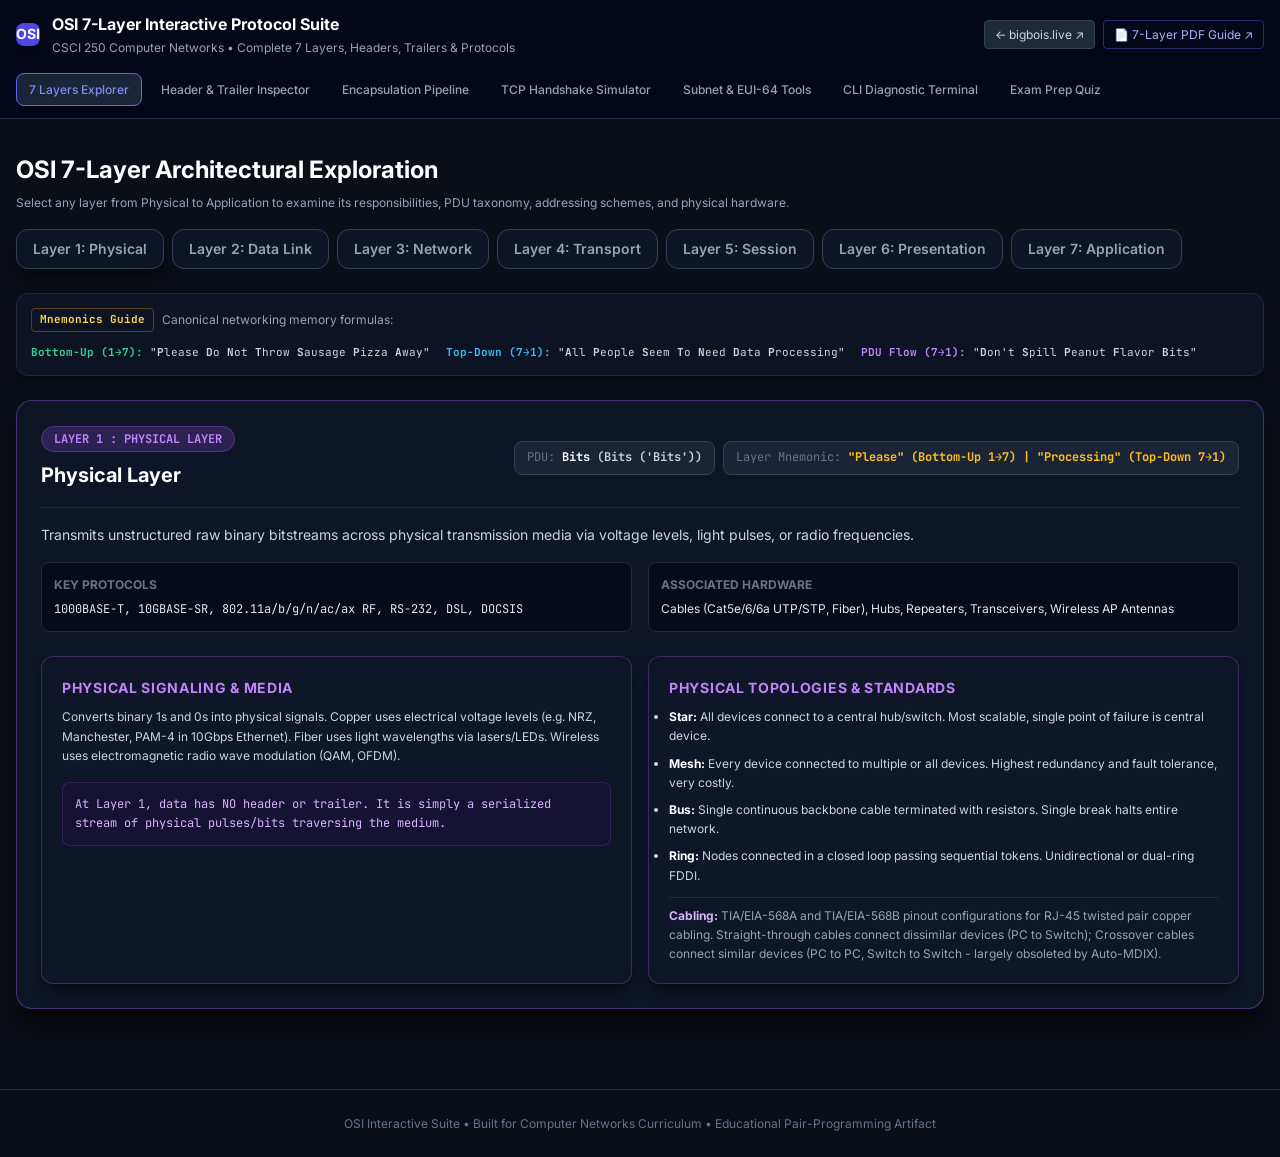
==== commit 1658ba93: "fix(osi): harmonize layer and PDU mnemonics and add quick-reference guide" ====
--- a/index.html
+++ b/index.html
@@ -73,6 +73,19 @@
         </div>
       </div>
 
+      <!-- Mnemonic Quick Reference Banner -->
+      <div class="bg-slate-900/60 border border-slate-800 rounded-xl p-3.5 mb-6 text-xs text-slate-300 flex flex-wrap items-center justify-between gap-3 shadow-md">
+        <div class="flex items-center gap-2">
+          <span class="px-2 py-0.5 rounded bg-amber-500/20 text-amber-300 border border-amber-500/30 font-mono font-bold text-[11px]">Mnemonics Guide</span>
+          <span class="text-slate-400">Canonical networking memory formulas:</span>
+        </div>
+        <div class="flex flex-wrap items-center gap-4 font-mono text-[11px]">
+          <div><strong class="text-emerald-400">Bottom-Up (1→7):</strong> <span class="text-slate-300">"<strong>P</strong>lease <strong>D</strong>o <strong>N</strong>ot <strong>T</strong>hrow <strong>S</strong>ausage <strong>P</strong>izza <strong>A</strong>way"</span></div>
+          <div><strong class="text-sky-400">Top-Down (7→1):</strong> <span class="text-slate-300">"<strong>A</strong>ll <strong>P</strong>eople <strong>S</strong>eem <strong>T</strong>o <strong>N</strong>eed <strong>D</strong>ata <strong>P</strong>rocessing"</span></div>
+          <div><strong class="text-purple-400">PDU Flow (7→1):</strong> <span class="text-slate-300">"<strong>D</strong>on't <strong>S</strong>pill <strong>P</strong>eanut <strong>F</strong>lavor <strong>B</strong>its"</span></div>
+        </div>
+      </div>
+
       <div id="layer-detail-container">
         <!-- Rendered dynamically by app.js -->
       </div>
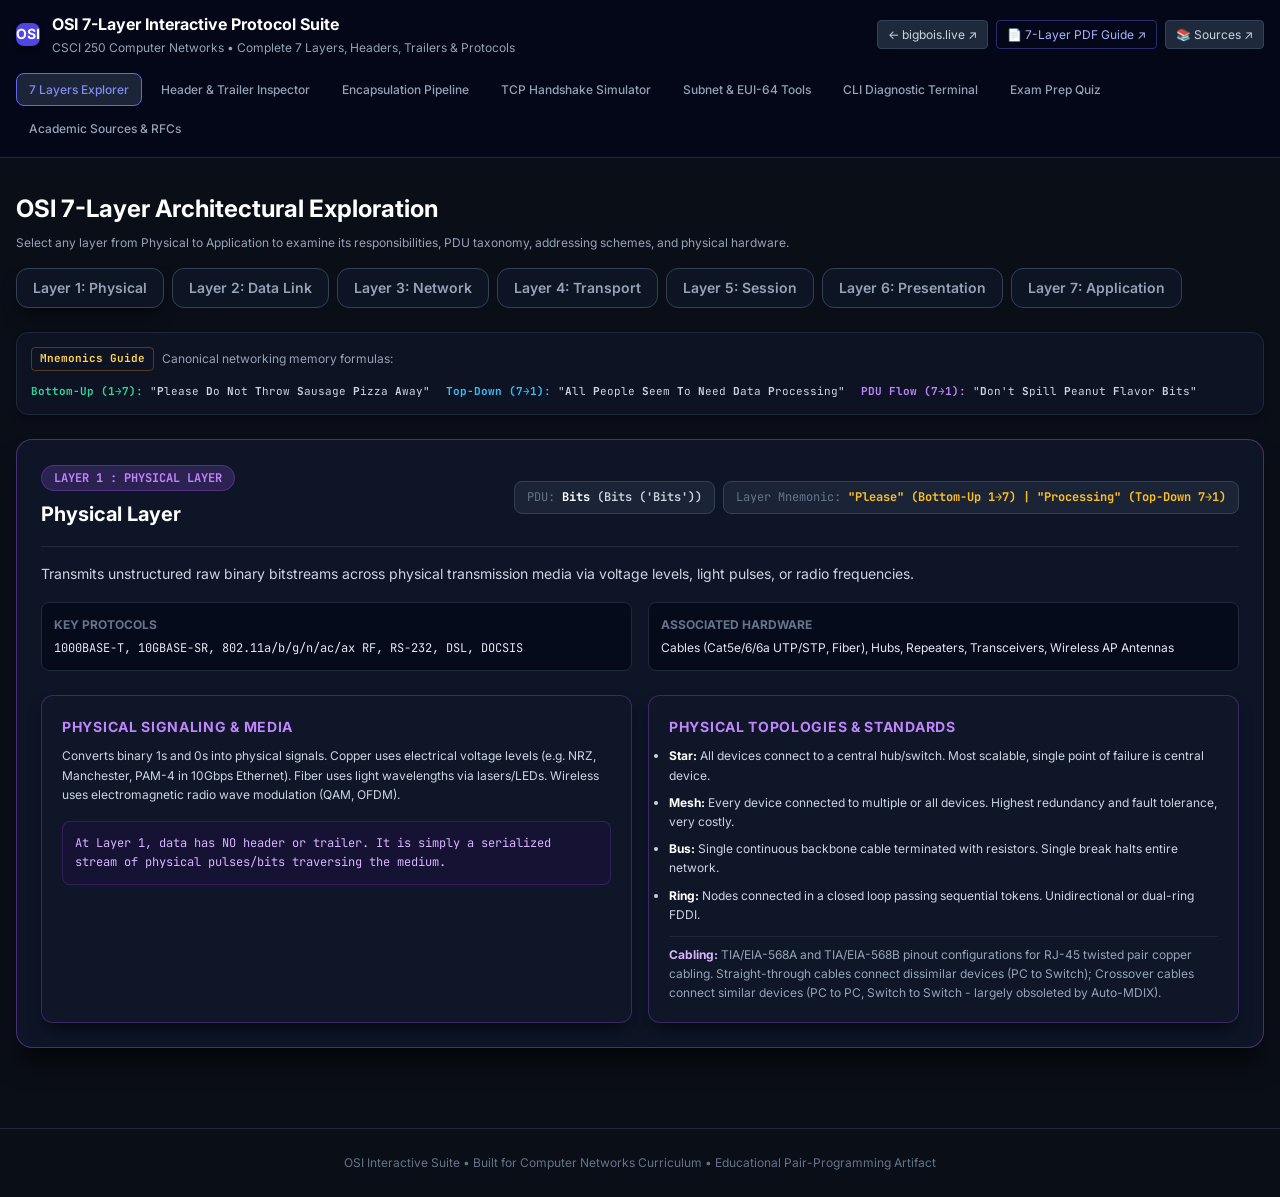
==== commit a74b6d03: "feat(sources): add academic bibliography view, standalone sources page, and RFC references" ====
--- a/index.html
+++ b/index.html
@@ -23,6 +23,7 @@
       <div class="flex items-center gap-2">
         <a href="https://bigbois.live" target="_blank" rel="noopener noreferrer" class="px-2.5 py-1 rounded bg-slate-800 hover:bg-slate-700 text-slate-300 hover:text-white border border-slate-700 text-xs transition" style="text-decoration:none;">← bigbois.live ↗</a>
         <a href="OSI_Complete_7_Layer_Guide.pdf" target="_blank" rel="noopener noreferrer" class="px-2.5 py-1 rounded bg-indigo-950/80 hover:bg-indigo-900 text-indigo-300 hover:text-white border border-indigo-500/40 text-xs transition" style="text-decoration:none;">📄 7-Layer PDF Guide ↗</a>
+        <a href="sources.html" target="_blank" rel="noopener noreferrer" class="px-2.5 py-1 rounded bg-slate-800 hover:bg-slate-700 text-slate-300 hover:text-white border border-slate-700 text-xs transition" style="text-decoration:none;">📚 Sources ↗</a>
       </div>
 
       <!-- Navigation Tabs -->
@@ -47,6 +48,9 @@
         </button>
         <button class="nav-tab-btn px-3 py-1.5 rounded-lg border border-transparent text-slate-400 hover:text-slate-200 transition" data-target="view-quiz">
           Exam Prep Quiz
+        </button>
+        <button class="nav-tab-btn px-3 py-1.5 rounded-lg border border-transparent text-slate-400 hover:text-slate-200 transition" data-target="view-sources">
+          Academic Sources & RFCs
         </button>
       </nav>
     </div>
@@ -335,6 +339,143 @@
       </div>
     </section>
 
+    <!-- VIEW 8: Academic Sources & Standards Reference -->
+    <section id="view-sources" class="view-section hidden">
+      <div class="mb-6 flex flex-wrap items-center justify-between gap-4">
+        <div>
+          <h2 class="text-2xl font-bold text-white">Academic Sources, RFC Specifications & Standards</h2>
+          <p class="text-xs text-slate-400 mt-1">Formal curriculum citations, standard textbooks, and authoritative IETF RFC & IEEE specifications underpinning every module of this interactive suite.</p>
+        </div>
+        <div class="flex items-center gap-2">
+          <a href="sources.html" target="_blank" rel="noopener noreferrer" class="px-3 py-1.5 rounded-lg bg-indigo-600 hover:bg-indigo-500 text-xs font-semibold text-white transition" style="text-decoration:none;">📄 Standalone Sources Page ↗</a>
+        </div>
+      </div>
+
+      <div class="grid grid-cols-1 md:grid-cols-3 gap-6 mb-8">
+        <!-- Card 1: Core Coursework & Textbooks -->
+        <div class="bg-slate-900 border border-indigo-500/30 rounded-2xl p-5 shadow-xl">
+          <div class="flex items-center gap-2 mb-3">
+            <span class="w-2.5 h-2.5 rounded-full bg-indigo-400"></span>
+            <h3 class="text-base font-bold text-white">Academic Foundations</h3>
+          </div>
+          <p class="text-xs text-slate-400 mb-4">University network systems curriculum textbooks and official course materials.</p>
+          <ul class="text-xs space-y-3 text-slate-300">
+            <li class="p-2.5 rounded-lg bg-slate-950/60 border border-slate-800">
+              <strong class="text-indigo-300 block mb-0.5">Computer Networking: A Top-Down Approach (8th Ed.)</strong>
+              <span class="text-slate-400">James F. Kurose & Keith W. Ross • Pearson (2021)</span>
+              <div class="text-[11px] text-slate-500 mt-1">Primary authority for L4 socket abstraction, TCP state machines, sliding window algorithms, DNS hierarchy, and HTTP evolution.</div>
+            </li>
+            <li class="p-2.5 rounded-lg bg-slate-950/60 border border-slate-800">
+              <strong class="text-indigo-300 block mb-0.5">Computer Networks (6th Ed.)</strong>
+              <span class="text-slate-400">Andrew S. Tanenbaum, David J. Wetherall, Nick Feamster • Pearson (2021)</span>
+              <div class="text-[11px] text-slate-500 mt-1">Canonical reference for the 7-Layer OSI model, PDU taxonomy, framing protocols, and hardware CRC checksum computation.</div>
+            </li>
+            <li class="p-2.5 rounded-lg bg-slate-950/60 border border-slate-800">
+              <strong class="text-indigo-300 block mb-0.5">TCP/IP Illustrated, Vol. 1: The Protocols (2nd Ed.)</strong>
+              <span class="text-slate-400">W. Richard Stevens & Kevin R. Fall • Addison-Wesley (2011)</span>
+              <div class="text-[11px] text-slate-500 mt-1">Definitive guide for bitfield header offsets, binary protocol flags, and network diagnostic utilities.</div>
+            </li>
+            <li class="p-2.5 rounded-lg bg-slate-950/60 border border-slate-800">
+              <strong class="text-indigo-300 block mb-0.5">CSCI 250: Computer Networks Curriculum</strong>
+              <span class="text-slate-400">University Course Syllabus, Chapters 1–4 Lecture Modules & Lab A5</span>
+              <div class="text-[11px] text-slate-500 mt-1">Subnetting exercises, IPv6 EUI-64 algorithm derivation, ping/traceroute/netstat diagnostic labs, and exam review banks.</div>
+            </li>
+          </ul>
+        </div>
+
+        <!-- Card 2: Standards Bodies & Layer Specifications -->
+        <div class="bg-slate-900 border border-sky-500/30 rounded-2xl p-5 shadow-xl md:col-span-2">
+          <div class="flex items-center gap-2 mb-3">
+            <span class="w-2.5 h-2.5 rounded-full bg-sky-400"></span>
+            <h3 class="text-base font-bold text-white">IETF RFCs & IEEE Engineering Specifications</h3>
+          </div>
+          <p class="text-xs text-slate-400 mb-4">Official protocol standards defining wire layouts, bitwidths, state machines, and RFC numbers.</p>
+
+          <div class="grid grid-cols-1 md:grid-cols-2 gap-3 text-xs">
+            <!-- Application Layer (L7) -->
+            <div class="p-3 rounded-lg bg-slate-950/60 border border-slate-800">
+              <div class="flex items-center justify-between mb-1.5">
+                <span class="font-bold text-indigo-400 uppercase tracking-wider text-[11px]">Layer 7: Application</span>
+                <span class="px-2 py-0.5 rounded text-[10px] font-mono bg-indigo-500/20 text-indigo-300 border border-indigo-500/30">RFCs</span>
+              </div>
+              <ul class="space-y-1 text-slate-300">
+                <li><strong class="text-white">RFC 9114:</strong> HTTP/3 (QUIC-based web transport)</li>
+                <li><strong class="text-white">RFC 7540:</strong> HTTP/2 (Binary Framing, Multiplexing)</li>
+                <li><strong class="text-white">RFC 9110 / 2616:</strong> HTTP/1.1 Semantics & Text Framing</li>
+                <li><strong class="text-white">RFC 1034 & 1035:</strong> Domain Name System (DNS)</li>
+                <li><strong class="text-white">RFC 2131:</strong> Dynamic Host Configuration Protocol (DHCP)</li>
+                <li><strong class="text-white">RFC 5321:</strong> Simple Mail Transfer Protocol (SMTP)</li>
+                <li><strong class="text-white">RFC 3501 & 9051:</strong> Internet Message Access Protocol (IMAP)</li>
+                <li><strong class="text-white">RFC 4251 & 4253:</strong> Secure Shell Protocol (SSH-2.0)</li>
+              </ul>
+            </div>
+
+            <!-- Presentation & Session (L6 & L5) -->
+            <div class="p-3 rounded-lg bg-slate-950/60 border border-slate-800">
+              <div class="flex items-center justify-between mb-1.5">
+                <span class="font-bold text-teal-400 uppercase tracking-wider text-[11px]">Layers 5 & 6: Session & Presentation</span>
+                <span class="px-2 py-0.5 rounded text-[10px] font-mono bg-teal-500/20 text-teal-300 border border-teal-500/30">Standards</span>
+              </div>
+              <ul class="space-y-1 text-slate-300">
+                <li><strong class="text-white">RFC 8446:</strong> TLS 1.3 Protocol (Record Layer & Handshake)</li>
+                <li><strong class="text-white">ITU-T X.680 / X.690:</strong> ASN.1 & BER/DER Rules</li>
+                <li><strong class="text-white">RFC 4506:</strong> XDR External Data Representation</li>
+                <li><strong class="text-white">RFC 8259:</strong> JSON Data Interchange Format</li>
+                <li><strong class="text-white">RFC 1928:</strong> SOCKS Protocol Version 5</li>
+                <li><strong class="text-white">RFC 1831:</strong> RPC: Remote Procedure Call Specification</li>
+                <li><strong class="text-white">RFC 3261:</strong> SIP: Session Initiation Protocol</li>
+                <li><strong class="text-white">RFC 1700:</strong> Assigned Numbers (Network Byte Order)</li>
+              </ul>
+            </div>
+
+            <!-- Transport Layer (L4) -->
+            <div class="p-3 rounded-lg bg-slate-950/60 border border-slate-800">
+              <div class="flex items-center justify-between mb-1.5">
+                <span class="font-bold text-amber-400 uppercase tracking-wider text-[11px]">Layer 4: Transport</span>
+                <span class="px-2 py-0.5 rounded text-[10px] font-mono bg-amber-500/20 text-amber-300 border border-amber-500/30">RFCs</span>
+              </div>
+              <ul class="space-y-1 text-slate-300">
+                <li><strong class="text-white">RFC 9293:</strong> Transmission Control Protocol (TCP)</li>
+                <li><strong class="text-white">RFC 768:</strong> User Datagram Protocol (UDP)</li>
+                <li><strong class="text-white">RFC 9000:</strong> QUIC Transport Protocol</li>
+                <li><strong class="text-white">RFC 6335:</strong> IANA Port Number Registry</li>
+              </ul>
+            </div>
+
+            <!-- Network & Lower Architecture (L3, L2, L1) -->
+            <div class="p-3 rounded-lg bg-slate-950/60 border border-slate-800">
+              <div class="flex items-center justify-between mb-1.5">
+                <span class="font-bold text-emerald-400 uppercase tracking-wider text-[11px]">Layers 1–3: Lower Architecture</span>
+                <span class="px-2 py-0.5 rounded text-[10px] font-mono bg-emerald-500/20 text-emerald-300 border border-emerald-500/30">IEEE & RFC</span>
+              </div>
+              <ul class="space-y-1 text-slate-300">
+                <li><strong class="text-white">RFC 791 & 8200:</strong> IPv4 and IPv6 Base Protocols</li>
+                <li><strong class="text-white">RFC 792 & 4443:</strong> ICMP and ICMPv6</li>
+                <li><strong class="text-white">RFC 2328 & 4271:</strong> OSPF Version 2 & BGP-4</li>
+                <li><strong class="text-white">RFC 1918 & 3927:</strong> Private Addressing & APIPA</li>
+                <li><strong class="text-white">RFC 4291:</strong> IPv6 Addressing & EUI-64 Format</li>
+                <li><strong class="text-white">IEEE 802.3:</strong> Ethernet Framing & 32-Bit FCS CRC</li>
+                <li><strong class="text-white">IEEE 802.1Q:</strong> VLAN Tagging Standards</li>
+                <li><strong class="text-white">ANSI/TIA-568-D:</strong> Twisted-Pair Pinouts (T568A / T568B)</li>
+              </ul>
+            </div>
+          </div>
+        </div>
+      </div>
+
+      <!-- Verification & Pedagogical Goals Card -->
+      <div class="p-5 rounded-2xl bg-indigo-950/30 border border-indigo-500/40 text-xs text-slate-300">
+        <h4 class="text-sm font-bold text-indigo-300 mb-2">Pedagogical Design & Academic Rigor</h4>
+        <p class="leading-relaxed mb-3">
+          This interactive suite was engineered to transform abstract theoretical networking concepts into tangible, measurable systems interactions. By providing live bit-level packet dissecting, state machine stepping, mathematical subnet calculations, and authentic simulated command-line tooling, it reinforces both foundational networking theory and hands-on operational troubleshooting.
+        </p>
+        <div class="flex flex-wrap items-center gap-4 text-xs font-mono">
+          <a href="OSI_Complete_7_Layer_Guide.pdf" target="_blank" rel="noopener noreferrer" class="px-3 py-1.5 rounded-lg bg-indigo-600 hover:bg-indigo-500 text-white font-semibold transition" style="text-decoration:none;">📄 Download 11-Chapter Reference Guide (PDF)</a>
+          <span class="text-slate-400">Course: CSCI 250 Computer Networks</span>
+        </div>
+      </div>
+    </section>
+
   </main>
 
   <footer class="border-t border-slate-800 py-6 text-center text-xs text-slate-500 mt-12">
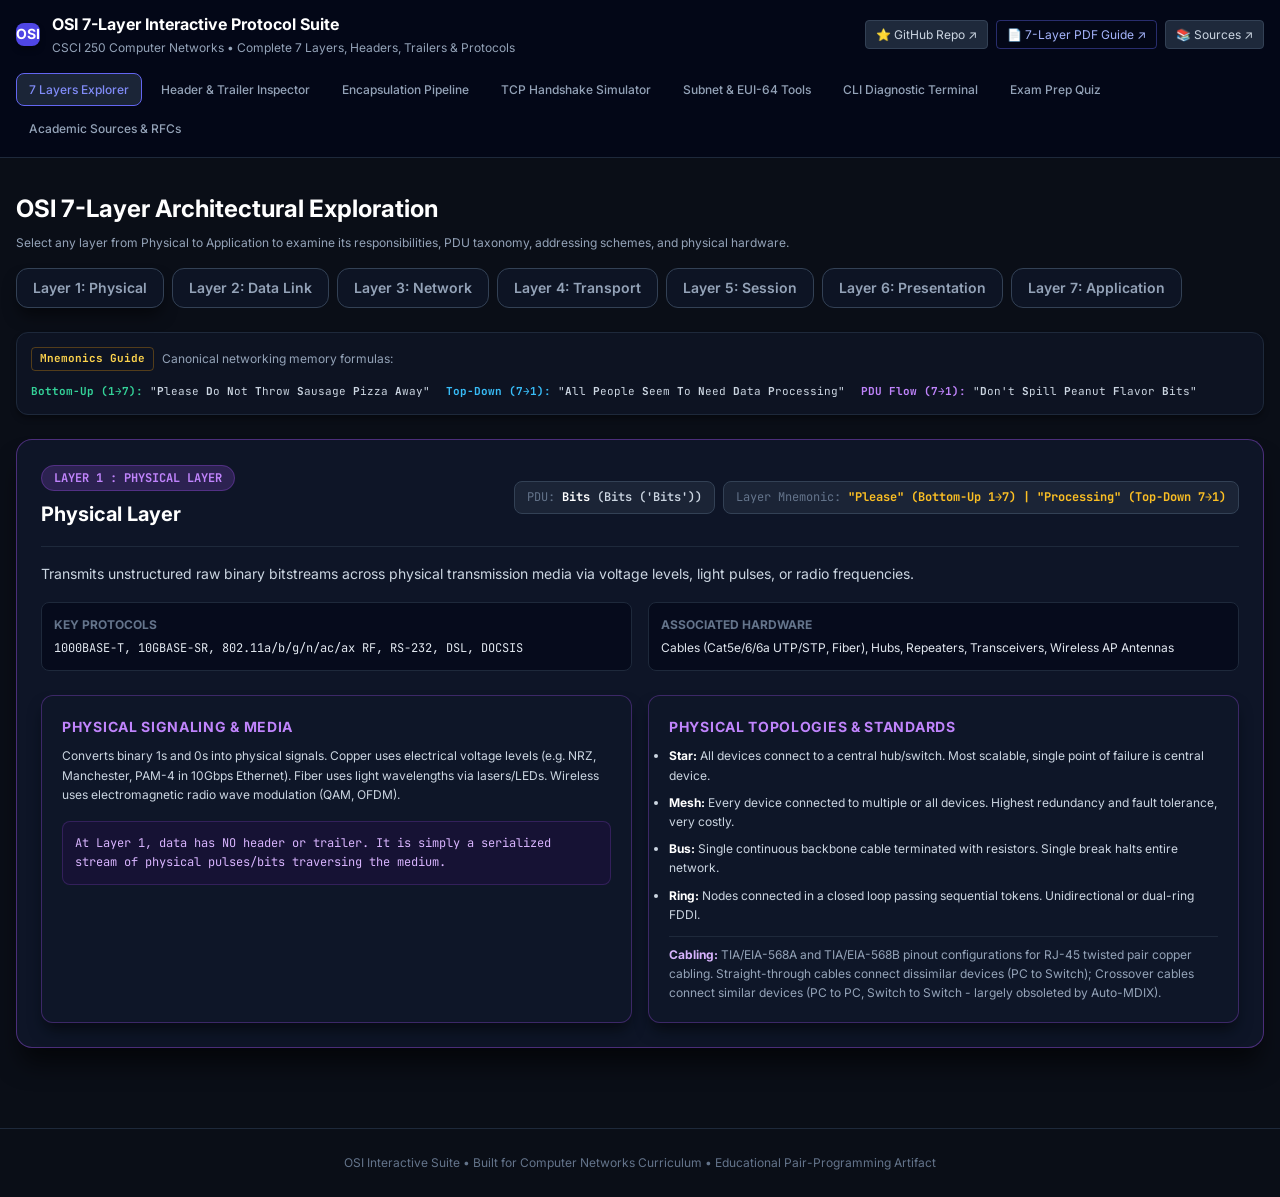
==== commit 2777e5be: "feat(publish): configure standalone academic repository and prepare GitHub Pages release" ====
--- a/index.html
+++ b/index.html
@@ -21,7 +21,7 @@
       </div>
 
       <div class="flex items-center gap-2">
-        <a href="https://bigbois.live" target="_blank" rel="noopener noreferrer" class="px-2.5 py-1 rounded bg-slate-800 hover:bg-slate-700 text-slate-300 hover:text-white border border-slate-700 text-xs transition" style="text-decoration:none;">← bigbois.live ↗</a>
+        <a href="https://github.com/Acidburn0x90/osi-interactive-suite" target="_blank" rel="noopener noreferrer" class="px-2.5 py-1 rounded bg-slate-800 hover:bg-slate-700 text-slate-300 hover:text-white border border-slate-700 text-xs transition" style="text-decoration:none;">⭐ GitHub Repo ↗</a>
         <a href="OSI_Complete_7_Layer_Guide.pdf" target="_blank" rel="noopener noreferrer" class="px-2.5 py-1 rounded bg-indigo-950/80 hover:bg-indigo-900 text-indigo-300 hover:text-white border border-indigo-500/40 text-xs transition" style="text-decoration:none;">📄 7-Layer PDF Guide ↗</a>
         <a href="sources.html" target="_blank" rel="noopener noreferrer" class="px-2.5 py-1 rounded bg-slate-800 hover:bg-slate-700 text-slate-300 hover:text-white border border-slate-700 text-xs transition" style="text-decoration:none;">📚 Sources ↗</a>
       </div>
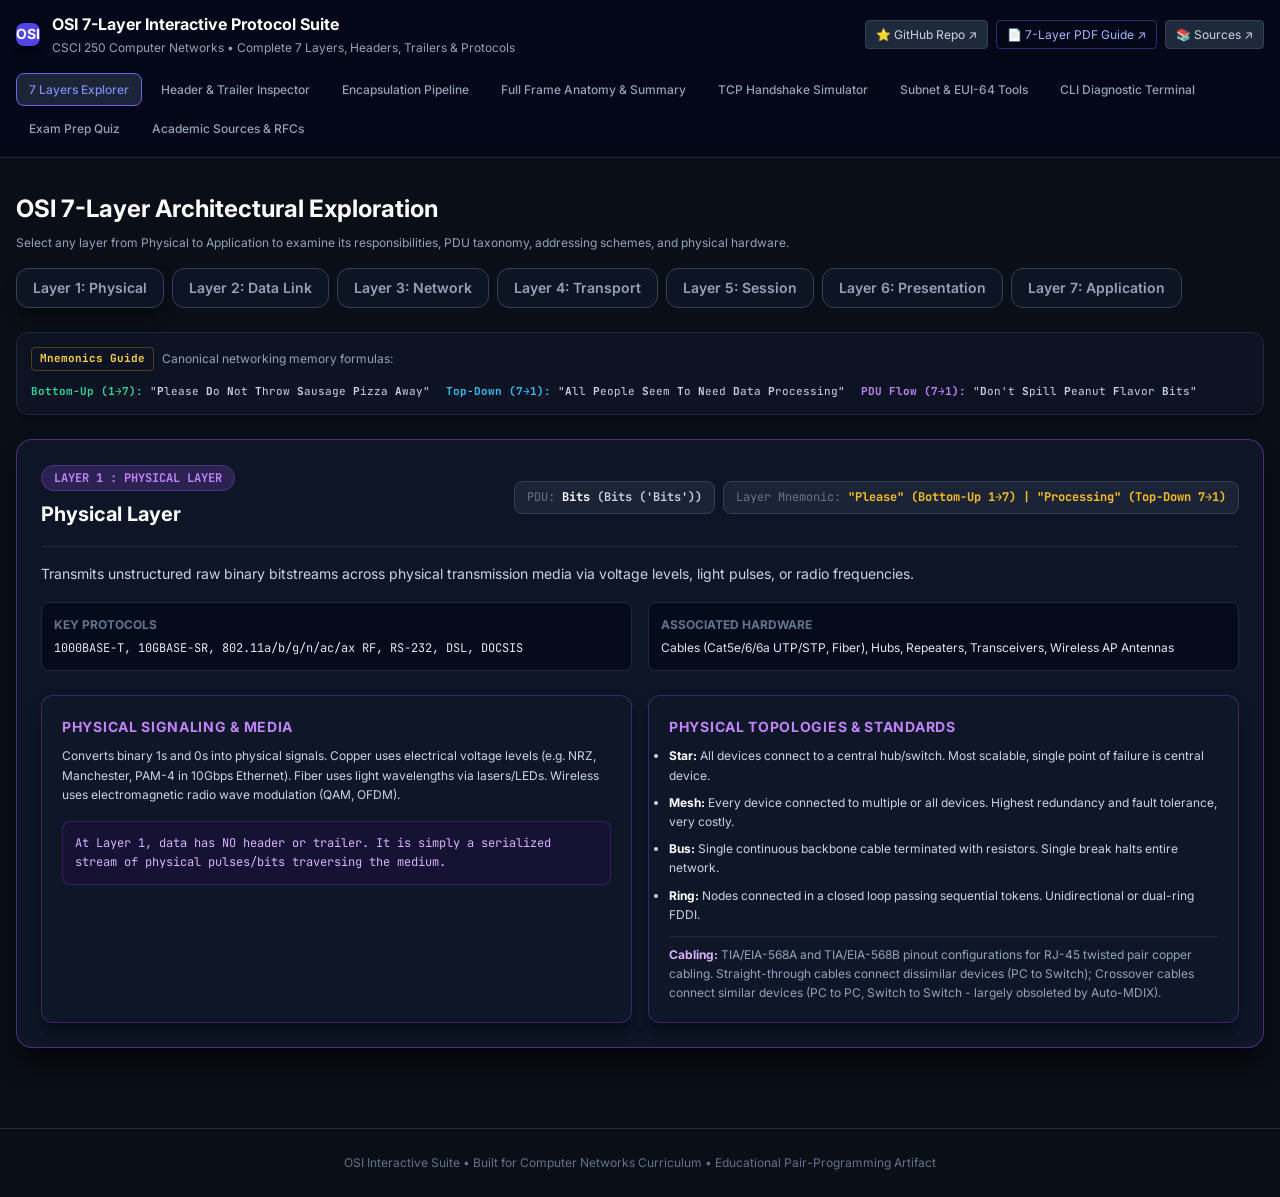
==== commit dd7430d2: "feat(frame-visualizer): add interactive full wire frame anatomy and architectural summary" ====
--- a/index.html
+++ b/index.html
@@ -37,6 +37,9 @@
         <button class="nav-tab-btn px-3 py-1.5 rounded-lg border border-transparent text-slate-400 hover:text-slate-200 transition" data-target="view-encapsulation">
           Encapsulation Pipeline
         </button>
+        <button class="nav-tab-btn px-3 py-1.5 rounded-lg border border-transparent text-slate-400 hover:text-slate-200 transition" data-target="view-frame">
+          Full Frame Anatomy & Summary
+        </button>
         <button class="nav-tab-btn px-3 py-1.5 rounded-lg border border-transparent text-slate-400 hover:text-slate-200 transition" data-target="view-handshake">
           TCP Handshake Simulator
         </button>
@@ -193,12 +196,193 @@
 
       <!-- Explanation Box -->
       <div class="bg-slate-900/60 border border-slate-800 rounded-xl p-4 text-xs text-slate-300">
-        <strong class="text-white block mb-1">Encapsulation Analysis:</strong>
+        <div class="flex items-center justify-between mb-1">
+          <strong class="text-white block">Encapsulation Analysis:</strong>
+          <a href="#view-frame" class="text-indigo-400 hover:underline flex items-center gap-1 font-mono text-[11px]">
+            <span>View Assembled Wire Buffer</span> ➔
+          </a>
+        </div>
         <div id="sim-explanation-text"></div>
       </div>
     </section>
 
-    <!-- VIEW 4: TCP Handshake Simulator -->
+    <!-- VIEW 4: Full Frame Anatomy & Architectural Summary -->
+    <section id="view-frame" class="view-section hidden">
+      <div class="mb-6 flex flex-wrap items-center justify-between gap-4">
+        <div>
+          <h2 class="text-2xl font-bold text-white tracking-tight">Full Frame Anatomy & Architectural Synthesis</h2>
+          <p class="text-xs text-slate-400 mt-1 max-w-3xl leading-relaxed">
+            The Complete On-Wire Buffer: Inspect an entire physical Ethernet II frame containing all 7 OSI layers nested end-to-end. Click any segment to dissect its bitfields, hardware responsibilities, raw wire octets, and jump directly to specialized labs across the suite.
+          </p>
+        </div>
+        <div class="flex items-center gap-2">
+          <span class="px-3 py-1 rounded-full text-xs font-mono font-semibold bg-emerald-500/20 text-emerald-300 border border-emerald-500/30">
+            Interactive Wire Dissector
+          </span>
+        </div>
+      </div>
+
+      <!-- Real-World Scenario Presets Selector -->
+      <div class="bg-slate-900 border border-slate-800 rounded-2xl p-4 mb-6 shadow-xl">
+        <div class="flex items-center justify-between gap-3 mb-3">
+          <span class="text-xs font-bold text-slate-300 uppercase tracking-wider flex items-center gap-2">
+            <span class="w-2 h-2 rounded-full bg-indigo-400"></span>
+            Real-World Frame Scenarios (Preset Protocols)
+          </span>
+          <span class="text-[11px] font-mono text-slate-500">Select scenario to reconfigure wire frame</span>
+        </div>
+        <div class="flex flex-wrap gap-2" id="frame-scenario-selector">
+          <button class="frame-scenario-btn active px-3.5 py-2 rounded-xl text-xs font-semibold border border-indigo-500 bg-indigo-950/60 text-white transition shadow-sm" data-scenario="https">
+            🌐 HTTPS Web Request (TLS 1.3 / TCP / IPv4)
+          </button>
+          <button class="frame-scenario-btn px-3.5 py-2 rounded-xl text-xs font-semibold border border-slate-800 bg-slate-900/60 text-slate-400 hover:text-white transition" data-scenario="dns">
+            🔍 DNS Query (UDP / IPv4)
+          </button>
+          <button class="frame-scenario-btn px-3.5 py-2 rounded-xl text-xs font-semibold border border-slate-800 bg-slate-900/60 text-slate-400 hover:text-white transition" data-scenario="http3">
+            ⚡ HTTP/3 over QUIC (UDP / IPv6)
+          </button>
+          <button class="frame-scenario-btn px-3.5 py-2 rounded-xl text-xs font-semibold border border-slate-800 bg-slate-900/60 text-slate-400 hover:text-white transition" data-scenario="icmp">
+            📡 ICMP Ping Echo (IPv4)
+          </button>
+          <button class="frame-scenario-btn px-3.5 py-2 rounded-xl text-xs font-semibold border border-slate-800 bg-slate-900/60 text-slate-400 hover:text-white transition" data-scenario="arp">
+            🏷️ ARP Request + Padding (Layer 2)
+          </button>
+        </div>
+      </div>
+
+      <!-- Live Frame Metric Scoreboard -->
+      <div class="grid grid-cols-2 sm:grid-cols-3 lg:grid-cols-5 gap-3 mb-6">
+        <div class="p-3.5 rounded-xl bg-slate-900 border border-slate-800 shadow-md">
+          <span class="text-[10px] uppercase font-bold text-slate-500 tracking-wider block mb-0.5">Total Wire Size</span>
+          <span id="frame-metric-wire" class="text-base font-bold font-mono text-white">--</span>
+          <span class="text-[10px] text-slate-500 block mt-0.5">Includes L1 Preamble & IPG</span>
+        </div>
+        <div class="p-3.5 rounded-xl bg-slate-900 border border-slate-800 shadow-md">
+          <span class="text-[10px] uppercase font-bold text-slate-500 tracking-wider block mb-0.5">Ethernet Frame</span>
+          <span id="frame-metric-frame" class="text-base font-bold font-mono text-emerald-400">--</span>
+          <span class="text-[10px] text-slate-500 block mt-0.5">L2 Header + Payload + FCS</span>
+        </div>
+        <div class="p-3.5 rounded-xl bg-slate-900 border border-slate-800 shadow-md">
+          <span class="text-[10px] uppercase font-bold text-slate-500 tracking-wider block mb-0.5">Payload Ratio</span>
+          <span id="frame-metric-efficiency" class="text-base font-bold font-mono text-indigo-400">--</span>
+          <span class="text-[10px] text-slate-500 block mt-0.5">L7 User Data / Frame</span>
+        </div>
+        <div class="p-3.5 rounded-xl bg-slate-900 border border-slate-800 shadow-md">
+          <span class="text-[10px] uppercase font-bold text-slate-500 tracking-wider block mb-0.5">MTU Utilization</span>
+          <span id="frame-metric-mtu" class="text-base font-bold font-mono text-amber-400">--</span>
+          <span class="text-[10px] text-slate-500 block mt-0.5">Max 1500B Ethernet MTU</span>
+        </div>
+        <div class="p-3.5 rounded-xl bg-slate-900 border border-slate-800 shadow-md">
+          <span class="text-[10px] uppercase font-bold text-slate-500 tracking-wider block mb-0.5">802.3 Constraint</span>
+          <span id="frame-metric-rule" class="text-xs font-mono text-slate-300 block mt-1">--</span>
+          <span class="text-[10px] text-slate-500 block mt-0.5">≥64-Byte Slot Time Rule</span>
+        </div>
+      </div>
+
+      <!-- Main Visual: The Unified Wire Frame Buffer Strip -->
+      <div class="bg-slate-900 border border-slate-800 rounded-2xl p-6 mb-6 shadow-2xl">
+        <div class="flex flex-wrap items-center justify-between gap-2 mb-3">
+          <div>
+            <h3 id="frame-scenario-title" class="text-base font-bold text-white tracking-tight">--</h3>
+            <p id="frame-scenario-desc" class="text-xs text-slate-400 mt-0.5 leading-relaxed">--</p>
+          </div>
+          <span class="text-[11px] font-mono text-indigo-400 bg-indigo-950/40 px-2.5 py-1 rounded-lg border border-indigo-500/20">
+            Click any block to dissect ➔
+          </span>
+        </div>
+
+        <!-- Wire Frame Strip Container -->
+        <div class="mt-4 pt-3 border-t border-slate-800">
+          <div class="text-[11px] font-mono text-slate-500 uppercase tracking-wider mb-2 flex items-center justify-between">
+            <span>Transmission Direction: Left (First on wire) ➔ Right (Last on wire)</span>
+            <span>All 7 Layers Assembled</span>
+          </div>
+
+          <!-- Live Dynamic Multi-Segment Wire Strip -->
+          <div id="frame-wire-strip" class="frame-wire-container">
+            <!-- Dynamically populated by FullFrameVisualizer -->
+          </div>
+        </div>
+      </div>
+
+      <!-- Active Segment Detail Card & Cross-Suite Jump Hub -->
+      <div id="frame-segment-detail" class="mb-8">
+        <!-- Dynamically populated by FullFrameVisualizer -->
+      </div>
+
+      <!-- Site-Wide High-Level Summary: Ingress, Egress & Device Inspection Matrix -->
+      <div class="bg-slate-900 border border-slate-800 rounded-2xl p-6 shadow-xl">
+        <div class="mb-4">
+          <h3 class="text-base font-bold text-white flex items-center gap-2">
+            <span class="w-2.5 h-2.5 rounded-full bg-emerald-400"></span>
+            Architectural Synthesis: Network Devices & Stack Traversal
+          </h3>
+          <p class="text-xs text-slate-400 mt-1">
+            How hardware devices across the Internet inspect, modify, or strip specific segments of this physical wire frame:
+          </p>
+        </div>
+
+        <div class="overflow-x-auto text-xs">
+          <table class="w-full text-left text-slate-300 border-collapse">
+            <thead>
+              <tr class="border-b border-slate-800 text-slate-400 font-mono text-[11px] uppercase">
+                <th class="py-2.5 px-3">Network Entity</th>
+                <th class="py-2.5 px-3">Primary Layer</th>
+                <th class="py-2.5 px-3">Segments Inspected / Altered</th>
+                <th class="py-2.5 px-3">Action Taken on Frame</th>
+                <th class="py-2.5 px-3">Suite Tool</th>
+              </tr>
+            </thead>
+            <tbody class="divide-y divide-slate-800/60 font-sans">
+              <tr class="hover:bg-slate-800/30 transition">
+                <td class="py-2 px-3 font-bold text-purple-300">Physical Transceiver (PHY / Hub)</td>
+                <td class="py-2 px-3 font-mono text-purple-400">Layer 1 (Physical)</td>
+                <td class="py-2 px-3 font-mono text-slate-400">Preamble, SFD, IPG</td>
+                <td class="py-2 px-3 text-slate-300">Locks clock frequency via preamble; regenerates voltages or optical pulses. Blind to frame boundaries.</td>
+                <td class="py-2 px-3"><a href="#view-layers" class="text-indigo-400 hover:underline">Layer 1 Explorer</a></td>
+              </tr>
+              <tr class="hover:bg-slate-800/30 transition">
+                <td class="py-2 px-3 font-bold text-emerald-300">Layer 2 Switch (Bridge)</td>
+                <td class="py-2 px-3 font-mono text-emerald-400">Layer 2 (Data Link)</td>
+                <td class="py-2 px-3 font-mono text-slate-400">Ethernet Header (MACs)</td>
+                <td class="py-2 px-3 text-slate-300">Reads Destination MAC, looks up CAM forwarding table, outputs to designated port. Never modifies L3-L7 data.</td>
+                <td class="py-2 px-3"><a href="#view-headers" class="text-indigo-400 hover:underline">Ethernet II Inspector</a></td>
+              </tr>
+              <tr class="hover:bg-slate-800/30 transition">
+                <td class="py-2 px-3 font-bold text-sky-300">Layer 3 Router (Gateway)</td>
+                <td class="py-2 px-3 font-mono text-sky-400">Layer 3 (Network)</td>
+                <td class="py-2 px-3 font-mono text-slate-400">Strips L2; alters IPv4/IPv6 TTL</td>
+                <td class="py-2 px-3 text-slate-300">Strips incoming L2 header/FCS. Decrements TTL/Hop Limit, consults routing table (CIDR), prepends brand-new L2 header & FCS for next hop.</td>
+                <td class="py-2 px-3"><a href="#view-tools" class="text-indigo-400 hover:underline">Subnet & EUI-64 Tools</a></td>
+              </tr>
+              <tr class="hover:bg-slate-800/30 transition">
+                <td class="py-2 px-3 font-bold text-amber-300">Firewall / Kernel TCP/IP</td>
+                <td class="py-2 px-3 font-mono text-amber-400">Layer 4 (Transport)</td>
+                <td class="py-2 px-3 font-mono text-slate-400">TCP / UDP Ports, Flags, Seq</td>
+                <td class="py-2 px-3 text-slate-300">Demultiplexes payload to destination socket (IP:Port); enforces connection state machine, sliding windows, and retransmission.</td>
+                <td class="py-2 px-3"><a href="#view-handshake" class="text-indigo-400 hover:underline">TCP Handshake Sim</a></td>
+              </tr>
+              <tr class="hover:bg-slate-800/30 transition">
+                <td class="py-2 px-3 font-bold text-teal-300">TLS Encryption Engine</td>
+                <td class="py-2 px-3 font-mono text-teal-400">Layers 5 & 6 (Session & Pres.)</td>
+                <td class="py-2 px-3 font-mono text-slate-400">TLS Record, AEAD Ciphertext</td>
+                <td class="py-2 px-3 text-slate-300">Authenticates cryptographic certificates, converts Network Byte Order (Big-Endian), and decrypts payload into plaintext.</td>
+                <td class="py-2 px-3"><a href="#view-headers" class="text-indigo-400 hover:underline">TLS 1.3 Inspector</a></td>
+              </tr>
+              <tr class="hover:bg-slate-800/30 transition">
+                <td class="py-2 px-3 font-bold text-indigo-300">Application Daemon (Web/DNS)</td>
+                <td class="py-2 px-3 font-mono text-indigo-400">Layer 7 (Application)</td>
+                <td class="py-2 px-3 font-mono text-slate-400">Application Payload (SDU)</td>
+                <td class="py-2 px-3 text-slate-300">Executes business logic (HTTP GET, DNS query, SMTP mail), processes request, and formats outgoing reply.</td>
+                <td class="py-2 px-3"><a href="#view-terminal" class="text-indigo-400 hover:underline">CLI Terminal Lab</a></td>
+              </tr>
+            </tbody>
+          </table>
+        </div>
+      </div>
+    </section>
+
+    <!-- VIEW 5: TCP Handshake Simulator -->
     <section id="view-handshake" class="view-section hidden">
       <div class="mb-6">
         <h2 class="text-2xl font-bold text-white">TCP 3-Way Handshake & Teardown State Machine</h2>
@@ -254,7 +438,7 @@
       </div>
     </section>
 
-    <!-- VIEW 5: Subnet & EUI-64 Tools -->
+    <!-- VIEW 6: Subnet & EUI-64 Tools -->
     <section id="view-tools" class="view-section hidden">
       <div class="mb-6">
         <h2 class="text-2xl font-bold text-white">Network Addressing & Subnet Toolkit</h2>
@@ -300,7 +484,7 @@
       </div>
     </section>
 
-    <!-- VIEW 6: CLI Diagnostic Terminal -->
+    <!-- VIEW 7: CLI Diagnostic Terminal -->
     <section id="view-terminal" class="view-section hidden">
       <div class="mb-4">
         <h2 class="text-2xl font-bold text-white">CSCI 250 CLI Network Diagnostics Terminal</h2>
@@ -327,7 +511,7 @@
       </div>
     </section>
 
-    <!-- VIEW 7: Exam Prep Quiz -->
+    <!-- VIEW 8: Exam Prep Quiz -->
     <section id="view-quiz" class="view-section hidden">
       <div class="mb-6">
         <h2 class="text-2xl font-bold text-white">CSCI 250 Exam Prep Assessment</h2>
@@ -339,7 +523,7 @@
       </div>
     </section>
 
-    <!-- VIEW 8: Academic Sources & Standards Reference -->
+    <!-- VIEW 9: Academic Sources & Standards Reference -->
     <section id="view-sources" class="view-section hidden">
       <div class="mb-6 flex flex-wrap items-center justify-between gap-4">
         <div>
@@ -486,6 +670,7 @@
   <script src="headers-data.js"></script>
   <script src="quiz-data.js"></script>
   <script src="simulator.js"></script>
+  <script src="frame-visualizer.js"></script>
   <script src="tools.js"></script>
   <script src="app.js"></script>
 </body>
--- a/styles.css
+++ b/styles.css
@@ -551,3 +551,52 @@
   font-size: 0.75rem;
   margin-left: 0.5rem;
 }
+
+/* Full Frame Visualizer Styles */
+.frame-segment-block {
+  min-width: 95px;
+  cursor: pointer;
+  user-select: none;
+  transition: all 0.2s cubic-bezier(0.4, 0, 0.2, 1);
+}
+
+.frame-segment-block:hover {
+  transform: translateY(-2px);
+  filter: brightness(1.1);
+}
+
+.frame-segment-block.ring-2 {
+  --ring-color: #818cf8;
+  box-shadow: 0 0 0 2px var(--ring-color), 0 10px 25px -5px rgba(99, 102, 241, 0.3) !important;
+  transform: translateY(-2px);
+}
+
+.frame-wire-container {
+  display: flex;
+  overflow-x: auto;
+  gap: 0.5rem;
+  padding-bottom: 0.5rem;
+  scrollbar-width: thin;
+  scrollbar-color: #334155 #0f172a;
+}
+
+.frame-wire-container::-webkit-scrollbar {
+  height: 6px;
+}
+
+.frame-wire-container::-webkit-scrollbar-track {
+  background: #0f172a;
+  border-radius: 9999px;
+}
+
+.frame-wire-container::-webkit-scrollbar-thumb {
+  background: #334155;
+  border-radius: 9999px;
+}
+
+@media (min-width: 1024px) {
+  .lg\:grid-cols-3 {
+    grid-template-columns: repeat(3, minmax(0, 1fr));
+  }
+}
+
